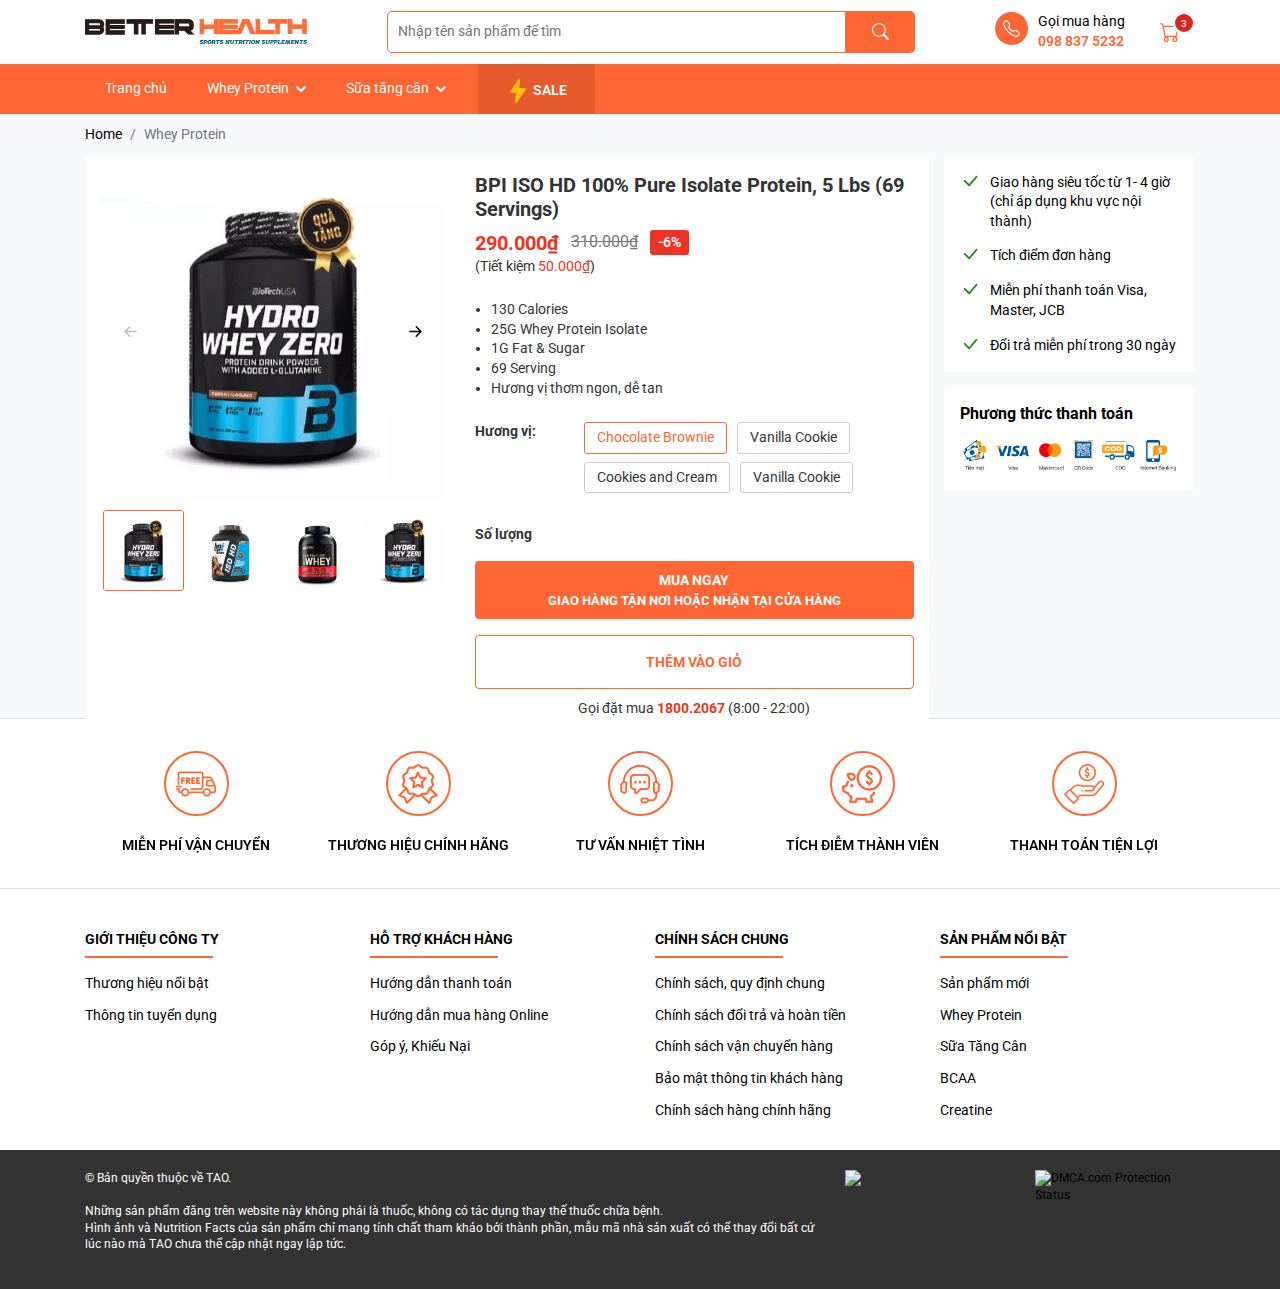
==== gym/details.html @ 20caf11c "cm" ====
<!DOCTYPE html>
<html lang="en">
   <head>
      <meta charset="UTF-8">
      <title>Better Health</title>
      <meta name='keywords' content='' />
      <meta name='description' content='' />
      <meta name="viewport" content="width=device-width, initial-scale=1.0,
         maximum-scale=1.0, user-scalable=no">
      <meta property="og:title" content="">
      <meta property="og:type" content="website">
      <meta property="og:url" content="">
      <meta property="og:site_name" content="">
      <meta property="og:description" content="">
      <link rel="shortcut icon" href="favicon.png" type="image/x-icon" />
      <link rel='stylesheet' href='css/bootstrap.min.css'>
      <link rel="stylesheet" href="css/lightgallery.min.css">
      <link rel="stylesheet" href="css/slick-theme.css">
      <link rel="stylesheet" href="css/slick.css">
      <link rel="stylesheet" href="css/style.css">
   </head>
   <body>
      <div class="header-section">
         <div class="container">
            <div class="box">
               <a class="logo" href="#"><img src="images/logo.png"></a>
               <div class="search-box">
                  <input type="search" id="search" class="search-field" placeholder="Nhập tên sản phẩm để tìm" autocomplete="off" name="search">
                  <button type="submit" id="searchButton" class="btn-search">
                     <svg xmlns="http://www.w3.org/2000/svg"fill="currentColor" class="bi bi-search" viewBox="0 0 16 16">
                        <path d="M11.742 10.344a6.5 6.5 0 1 0-1.397 1.398h-.001c.03.04.062.078.098.115l3.85 3.85a1 1 0 0 0 1.415-1.414l-3.85-3.85a1.007 1.007 0 0 0-.115-.1zM12 6.5a5.5 5.5 0 1 1-11 0 5.5 5.5 0 0 1 11 0z"/>
                     </svg>
                  </button>
               </div>
               <div class="header-right">
                  <div class="phone">
                     <div class="icon">
                        <svg xmlns="http://www.w3.org/2000/svg"fill="currentColor" class="bi bi-telephone" viewBox="0 0 16 16">
                           <path d="M3.654 1.328a.678.678 0 0 0-1.015-.063L1.605 2.3c-.483.484-.661 1.169-.45 1.77a17.568 17.568 0 0 0 4.168 6.608 17.569 17.569 0 0 0 6.608 4.168c.601.211 1.286.033 1.77-.45l1.034-1.034a.678.678 0 0 0-.063-1.015l-2.307-1.794a.678.678 0 0 0-.58-.122l-2.19.547a1.745 1.745 0 0 1-1.657-.459L5.482 8.062a1.745 1.745 0 0 1-.46-1.657l.548-2.19a.678.678 0 0 0-.122-.58L3.654 1.328zM1.884.511a1.745 1.745 0 0 1 2.612.163L6.29 2.98c.329.423.445.974.315 1.494l-.547 2.19a.678.678 0 0 0 .178.643l2.457 2.457a.678.678 0 0 0 .644.178l2.189-.547a1.745 1.745 0 0 1 1.494.315l2.306 1.794c.829.645.905 1.87.163 2.611l-1.034 1.034c-.74.74-1.846 1.065-2.877.702a18.634 18.634 0 0 1-7.01-4.42 18.634 18.634 0 0 1-4.42-7.009c-.362-1.03-.037-2.137.703-2.877L1.885.511z"/>
                        </svg>
                     </div>
                     <div class="content">
                        Gọi mua hàng
                        <span>
                        098 837 5232
                        </span>
                     </div>
                  </div>
                  <div class="box-cart">
                     <svg xmlns="http://www.w3.org/2000/svg"fill="currentColor" class="bi bi-cart" viewBox="0 0 16 16">
                        <path d="M0 1.5A.5.5 0 0 1 .5 1H2a.5.5 0 0 1 .485.379L2.89 3H14.5a.5.5 0 0 1 .491.592l-1.5 8A.5.5 0 0 1 13 12H4a.5.5 0 0 1-.491-.408L2.01 3.607 1.61 2H.5a.5.5 0 0 1-.5-.5zM3.102 4l1.313 7h8.17l1.313-7H3.102zM5 12a2 2 0 1 0 0 4 2 2 0 0 0 0-4zm7 0a2 2 0 1 0 0 4 2 2 0 0 0 0-4zm-7 1a1 1 0 1 1 0 2 1 1 0 0 1 0-2zm7 0a1 1 0 1 1 0 2 1 1 0 0 1 0-2z"/>
                     </svg>
                     <div class="number">
                        3
                     </div>
                  </div>
                  <div class="search-mb">
                     <div class="icon">
                        <svg xmlns="http://www.w3.org/2000/svg"fill="currentColor" class="bi bi-search" viewBox="0 0 16 16">
                           <path d="M11.742 10.344a6.5 6.5 0 1 0-1.397 1.398h-.001c.03.04.062.078.098.115l3.85 3.85a1 1 0 0 0 1.415-1.414l-3.85-3.85a1.007 1.007 0 0 0-.115-.1zM12 6.5a5.5 5.5 0 1 1-11 0 5.5 5.5 0 0 1 11 0z"/>
                        </svg>
                     </div>
                  </div>
               </div>
            </div>
         </div>
         <header>
            <div class="container">
               <nav class="navbar navbar-expand-lg">
                  <div class="collapse navbar-collapse navigation" id="navbarSupportedContent">
                     <ul class="navbar-nav">
                        <li class="nav-item active">
                           <a class="nav-link" href="#">Trang chủ</a>
                        </li>
                        <li class="nav-item dropdown sub_nav">
                           <a class="nav-link dropdown-toggle" href="#" id="navbarDropdown" role="button"
                              data-toggle="dropdown" aria-haspopup="true" aria-expanded="false">
                           Whey Protein
                           <img src="images/arrowmenu.svg" class="ml-1">
                           </a>
                           <ul class="dropdown-menu" aria-labelledby="navbarDropdown">
                              <li><a class="dropdown-item" href="#">Whey Protein Isolate</a></li>
                              <li><a class="dropdown-item" href="#">Hydrolyzed Whey Protein</a></li>
                              <li><a class="dropdown-item" href="#">Whey Protein Blend</a></li>
                           </ul>
                        </li>
                        <li class="nav-item dropdown sub_nav">
                           <a class="nav-link dropdown-toggle" href="#" id="navbarDropdown" role="button"
                              data-toggle="dropdown" aria-haspopup="true" aria-expanded="false">
                           Sữa tăng cân
                           <img src="images/arrowmenu.svg" class="ml-1">
                           </a>
                           <ul class="dropdown-menu" aria-labelledby="navbarDropdown">
                              <li><a class="dropdown-item" href="#">Whey Protein Isolate</a></li>
                              <li><a class="dropdown-item" href="#">Hydrolyzed Whey Protein</a></li>
                              <li><a class="dropdown-item" href="#">Whey Protein Blend</a></li>
                           </ul>
                        </li>
                        <li class="nav-item dropdown sale">
                           <a  class="nav-link" href="#">
                           <img src="images/flash.png">
                           sale
                           </a>
                        </li>
                     </ul>
                  </div>
                  <div class="mask"></div>
               </nav>
            </div>
         </header>
      </div>
      <main class="main-body" style="background-color: #f8f9fa">
         <nav class="breadcrumb-bg">
            <div class="container">
               <ol class="breadcrumb">
                  <li class="breadcrumb-item"><a href="#">Home</a></li>
                  <li class="breadcrumb-item active" aria-current="page">Whey Protein</li>
               </ol>
            </div>
         </nav>
         <div class="container">
            <div class="row ml-sm-0">
               <div class="col-sm-4 bg-white">
                  <div class="sld-wrp">
                     <div id="aniimated-thumbnials" class="slider-for">
                        <a class="slide-container" href="images/p1.jpg">
                           <img src="images/p1.jpg">                          
                        </a>
                        <a class="slide-container" href="images/p2.jpg">
                           <img src="images/p2.jpg">                          
                        </a>
                        <a class="slide-container" href="images/p3.jpg">
                           <img src="images/p3.jpg">                          
                        </a>
                        <a class="slide-container" href="images/p1.jpg">
                           <img src="images/p1.jpg">                          
                        </a>
                        <a class="slide-container" href="images/p2.jpg">
                           <img src="images/p2.jpg">                          
                        </a>
                        <a class="slide-container" href="images/p3.jpg">
                           <img src="images/p3.jpg">                          
                        </a>
                     </div>
                     <div class="slider-nav">
                        <div>
                           <div class="slide-btn">
                              <img src="images/p1.jpg">
                           </div>
                        </div>
                        <div>
                           <div class="slide-btn">
                              <img src="images/p2.jpg">
                           </div>
                        </div>
                        <div>
                           <div class="slide-btn">
                              <img src="images/p3.jpg">
                           </div>
                        </div>
                        <div>
                           <div class="slide-btn">
                              <img src="images/p1.jpg">
                           </div>
                        </div>
                        <div>
                           <div class="slide-btn">
                              <img src="images/p2.jpg">
                           </div>
                        </div>
                        <div>
                           <div class="slide-btn">
                              <img src="images/p3.jpg">
                           </div>
                        </div>
                     </div>

                  </div>
               </div>
               <div class="col-sm-5 bg-white ">
                  <div class="productDetails">
                     <h1 class="mt-3">BPI ISO HD 100% Pure Isolate Protein, 5 Lbs (69 Servings)</h1>
                     <div class="price-box">
                        <span class="price">290.000₫</span>
                        <span class="compare-price">310.000₫</span>
                        <span class="label_product">
                        -6% 
                        </span>
                     </div>
                     <div>
                        (Tiết kiệm <span class="color2">50.000₫</span>)
                     </div>
                     <div class="ml-3 mt-4">
                        <ul>
                           <li>130 Calories</li>
                           <li>25G Whey Protein Isolate</li>
                           <li>1G Fat & Sugar</li>
                           <li>69 Serving</li>
                           <li>Hương vị thơm ngon, dễ tan</li>
                        </ul>
                     </div>
                     <div class="type mt-4">
                        <b class="mr-5 mb-2">Hương vị:</b>
                        <ul>
                           <li>
                              <a href="" class="active">
                              Chocolate Brownie
                              </a>
                           </li>
                           <li class="">
                              <a href="">
                              Vanilla Cookie
                              </a>
                           </li>
                           <li>
                              <a href="">
                              Cookies and Cream
                              </a>
                           </li>
                           <li class="">
                              <a href="">
                              Vanilla Cookie
                              </a>
                           </li>
                        </ul>
                     </div>
                     <div class="type  mt-4">
                        <b class="mr-5">Số lượng</b>
                     </div>
                     <div class="button_actions mt-3">				
                        <button type="submit" class="btn buyPrimary">MUA NGAY<span>Giao hàng tận nơi hoặc nhận tại cửa hàng</span></button>
                        <button type="submit" class="btn buySecond mt-3">THÊM VÀO GIỎ</span></button>
                     </div>
                     <div class="text-center">
                        Gọi đặt mua <b class="color2">1800.2067</b> (8:00 - 22:00) 
                     </div>
                  </div>
               </div>
               <div class="col-sm-3">
                  <ul class="product-policises bg-white p-3">
                     <li>
                        <svg xmlns="http://www.w3.org/2000/svg"fill="currentColor" class="bi bi-check-lg" viewBox="0 0 16 16">
                           <path d="M12.736 3.97a.733.733 0 0 1 1.047 0c.286.289.29.756.01 1.05L7.88 12.01a.733.733 0 0 1-1.065.02L3.217 8.384a.757.757 0 0 1 0-1.06.733.733 0 0 1 1.047 0l3.052 3.093 5.4-6.425a.247.247 0 0 1 .02-.022Z"/>
                         </svg>
                        <div class="media">
                           Giao hàng siêu tốc từ 1- 4 giờ (chỉ áp dụng khu vực nội thành)
                        </div>
                     </li>
                     <li>
                        <svg xmlns="http://www.w3.org/2000/svg"fill="currentColor" class="bi bi-check-lg" viewBox="0 0 16 16">
                           <path d="M12.736 3.97a.733.733 0 0 1 1.047 0c.286.289.29.756.01 1.05L7.88 12.01a.733.733 0 0 1-1.065.02L3.217 8.384a.757.757 0 0 1 0-1.06.733.733 0 0 1 1.047 0l3.052 3.093 5.4-6.425a.247.247 0 0 1 .02-.022Z"/>
                         </svg>
                         <div class="media">Tích điểm đơn hàng</div>
                     </li>
                     <li>
                        <svg xmlns="http://www.w3.org/2000/svg"fill="currentColor" class="bi bi-check-lg" viewBox="0 0 16 16">
                           <path d="M12.736 3.97a.733.733 0 0 1 1.047 0c.286.289.29.756.01 1.05L7.88 12.01a.733.733 0 0 1-1.065.02L3.217 8.384a.757.757 0 0 1 0-1.06.733.733 0 0 1 1.047 0l3.052 3.093 5.4-6.425a.247.247 0 0 1 .02-.022Z"/>
                         </svg>
                         <div class="media">Miễn phí thanh toán Visa, Master, JCB</div>
                     </li>
                     <li>
                        <svg xmlns="http://www.w3.org/2000/svg"fill="currentColor" class="bi bi-check-lg" viewBox="0 0 16 16">
                           <path d="M12.736 3.97a.733.733 0 0 1 1.047 0c.286.289.29.756.01 1.05L7.88 12.01a.733.733 0 0 1-1.065.02L3.217 8.384a.757.757 0 0 1 0-1.06.733.733 0 0 1 1.047 0l3.052 3.093 5.4-6.425a.247.247 0 0 1 .02-.022Z"/>
                         </svg>
                         <div class="media">Đổi trả miễn phí trong 30 ngày</div>
                     </li>
                  </ul>
                  <div class="product-trustbadge bg-white  p-3">
                     <span class="title-menu mt-0">
                        Phương thức thanh toán 
                     </span>
                     <a href="#" target="_blank" title="Phương thức thanh toán">
                        <img class=" img-fluid" src="images/footer_trustbadge.jpg" alt="">
                     </a>
                  </div>
               </div>
            </div>
         </div>
      </main>
      <section class="footer_promotion">
         <div class="container">
            <div class="side_promotion">
               <div class="item">
                  <div class="icon">
                     <img src="images/free-delivery.png">
                  </div>
                  <p>
                     Miễn phí vận chuyển
                  </p>
               </div>
               <div class="item">
                  <div class="icon">
                     <img src="images/badge.png">
                  </div>
                  <p>
                     Thương hiệu chính hãng
                  </p>
               </div>
               <div class="item">
                  <div class="icon">
                     <img src="images/support.png">
                  </div>
                  <p>
                     Tư vấn nhiệt tình
                  </p>
               </div>
               <div class="item">
                  <div class="icon">
                     <img src="images/piggy-bank.png">
                  </div>
                  <p>
                     Tích điễm thành viên
                  </p>
               </div>
               <div class="item">
                  <div class="icon">
                     <img src="images/money.png">
                  </div>
                  <p>
                     Thanh toán tiện lợi
                  </p>
               </div>
            </div>
         </div>
      </section>
      <div class="footer_main">
         <div class="container">
            <div class="row">
               <div class="col-lg-3  col-md-6 col-xs-12">
                  <div class="fi-title">
                     <h4 data-toggle="collapse" href="#collapse1">
                        Giới thiệu công ty
                     </h4>
                     <div  id="collapse1" class="panel-collapse collapse content">
                        <a href="">Thương hiệu nổi bật </a>
                        <a href="">Thông tin tuyển dụng</a>
                     </div>
                  </div>
               </div>
               <div class="col-lg-3  col-md-6 col-xs-12">
                  <div class="fi-title">
                     <h4 data-toggle="collapse" href="#collapse2">
                        HỖ TRỢ KHÁCH HÀNG
                     </h4>
                     <div  id="collapse2" class="panel-collapse collapse content">
                        <a href="">
                        Hướng dẫn thanh toán
                        </a>
                        <a href=""> Hướng dẫn mua hàng Online</a>
                        <a href="">Góp ý, Khiếu Nại</a>
                     </div>
                  </div>
               </div>
               <div class="col-lg-3  col-md-6 col-xs-12">
                  <div class="fi-title">
                     <h4 data-toggle="collapse" href="#collapse3">
                        Chính sách chung
                     </h4>
                     <div  id="collapse3" class="panel-collapse collapse content">
                        <a href="">
                        Chính sách, quy định chung
                        </a>
                        <a href=""> Chính sách đổi trả và hoàn tiền</a>
                        <a href="">Chính sách vận chuyển hàng</a>
                        <a href="">Bảo mật thông tin khách hàng</a>
                        <a href="">
                        Chính sách hàng chính hãng
                        </a>
                     </div>
                  </div>
               </div>
               <div class="col-lg-3  col-md-6 col-xs-12">
                  <div class="fi-title">
                     <h4 data-toggle="collapse" href="#collapse4">
                        Sản phẩm nổi bật
                     </h4>
                     <div  id="collapse4" class="panel-collapse collapse content">
                        <a href="">Sản phẩm mới</a>
                        <a href="">Whey Protein</a>
                        <a href="">Sữa Tăng Cân</a>
                        <a href="">BCAA</a>
                        <a href="">Creatine</a>
                     </div>
                  </div>
               </div>
            </div>
         </div>
      </div>
      <section   class="footer_bottom mt-4">
         <div class="container">
            <div class="row">
               <div class="col-lg-8">
                  <p>
                     © Bản quyền thuộc về TAO.
                  </p>
                  <p>
                     Những sản phẩm đăng trên website này không phải là thuốc, không có tác dụng thay thế thuốc chữa bệnh.<br>
                     Hình ảnh và Nutrition Facts của sản phẩm chỉ mang tính chất tham khảo bởi thành phần, mẫu mã nhà sản xuất có thể thay đổi bất cứ lúc nào mà TAO chưa thể cập nhật ngay lập tức.
                  </p>
               </div>
               <div class="col-lg-4 d-flex">
                  <a href="http://online.gov.vn/Home/WebDetails/85013" title="Bộ công thương" rel="nofollow">
                  <img style="width: 180px; display: block;margin-right: 10px;" src="//bizweb.dktcdn.net/100/011/344/themes/857119/assets/dtb.png?1657098603742">
                  </a>
                  <a href="https://www.dmca.com/Protection/Status.aspx?ID=798ffd2b-9af4-4da8-b0b9-996ad07994bd&amp;refurl=https://gymstore.vn/huong-dan-thanh-toan-tai-gymstore" title="DMCA.com Protection Status" class="dmca-badge" rel="nofollow"> 
                  <img src="https://images.dmca.com/Badges/dmca_protected_25_120.png?ID=798ffd2b-9af4-4da8-b0b9-996ad07994bd" alt="DMCA.com Protection Status">
                  </a>  
               </div>
            </div>
         </div>
      </section>
      <div class="bar_mobi">
         <ul class="">
            <li>
               <a href="">
                  <svg xmlns="http://www.w3.org/2000/svg" width="24" height="24" viewBox="0 0 16 16">
                     <path fill="%239B9B9B" fill-rule="evenodd" d="M6.554 10.493h2.892v3.767c0 .224.191.407.426.407h4.369c.235 0 .426-.183.426-.407V6.51c0-.124-.06-.24-.16-.318l-6.24-4.77c-.156-.118-.378-.118-.533 0l-6.24 4.77c-.102.077-.16.194-.16.318v7.75c0 .224.19.407.425.407h4.369c.235 0 .426-.183.426-.407v-3.767zM8 2.261l5.815 4.444v7.148h-3.517v-3.766c0-.225-.19-.407-.426-.407H6.128c-.235 0-.426.182-.426.407v3.766H2.185V6.705L8 2.261z"></path>
                  </svg>
                  Trang chủ
               </a>
            </li>
            <li>
               <div class="burgerBtn" data-toggle="collapse"
                  data-target="#navbarSupportedContent" aria-controls="navbarSupportedContent" aria-expanded="false"
                  aria-label="Toggle navigation">
                  <svg xmlns="http://www.w3.org/2000/svg" width="24" height="24" viewBox="0 0 512 512">
                     <title>ionicons-v5-i</title>
                     <rect x="48" y="48" width="176" height="176" rx="20" ry="20" style="fill:none;stroke:#7c7c7c;stroke-linecap:round;stroke-linejoin:round;stroke-width:32px"></rect>
                     <rect x="288" y="48" width="176" height="176" rx="20" ry="20" style="fill:none;stroke:#7c7c7c;stroke-linecap:round;stroke-linejoin:round;stroke-width:32px"></rect>
                     <rect x="48" y="288" width="176" height="176" rx="20" ry="20" style="fill:none;stroke:#7c7c7c;stroke-linecap:round;stroke-linejoin:round;stroke-width:32px"></rect>
                     <rect x="288" y="288" width="176" height="176" rx="20" ry="20" style="fill:none;stroke:#7c7c7c;stroke-linecap:round;stroke-linejoin:round;stroke-width:32px"></rect>
                  </svg>
                  Menu
               </div>
            </li>
            <li>
               <a href="">
                  <svg xmlns="http://www.w3.org/2000/svg"fill="currentColor" class="bi bi-cart" viewBox="0 0 16 16">
                     <path d="M0 1.5A.5.5 0 0 1 .5 1H2a.5.5 0 0 1 .485.379L2.89 3H14.5a.5.5 0 0 1 .491.592l-1.5 8A.5.5 0 0 1 13 12H4a.5.5 0 0 1-.491-.408L2.01 3.607 1.61 2H.5a.5.5 0 0 1-.5-.5zM3.102 4l1.313 7h8.17l1.313-7H3.102zM5 12a2 2 0 1 0 0 4 2 2 0 0 0 0-4zm7 0a2 2 0 1 0 0 4 2 2 0 0 0 0-4zm-7 1a1 1 0 1 1 0 2 1 1 0 0 1 0-2zm7 0a1 1 0 1 1 0 2 1 1 0 0 1 0-2z"></path>
                  </svg>
                  Giỏ hàng
               </a>
            </li>
            <li class="sale">
               <a href="">
               <img src="images/hot-sale.png">
               Sale
               </a>
            </li>
         </ul>
      </div>
      <!-- cart -->
      <script src='https://code.jquery.com/jquery-3.4.1.min.js'></script>
      <script src='js/bootstrap.min.js'></script>
      <script src='js/lightgallery-all.min.js'></script>
      <script src='js/jquery.sticky.js'></script>
      <script src='js/slick.js'></script>
      <script src='js/main.js'></script>
   </body>
</html>
---- gym/css/lightgallery.min.css ----
.lg-sub-html,.lg-toolbar{background-color:rgba(0,0,0,.45)}@font-face{font-family:lg;src:url(../fonts/lg.eot?n1z373);src:url(../fonts/lg.eot?#iefixn1z373) format("embedded-opentype"),url(../fonts/lg.woff?n1z373) format("woff"),url(../fonts/lg.ttf?n1z373) format("truetype"),url(../fonts/lg.svg?n1z373#lg) format("svg");font-weight:400;font-style:normal}.lg-icon{font-family:lg;speak:none;font-style:normal;font-weight:400;font-variant:normal;text-transform:none;line-height:1;-webkit-font-smoothing:antialiased;-moz-osx-font-smoothing:grayscale}.lg-actions .lg-next,.lg-actions .lg-prev{background-color:rgba(0,0,0,.45);border-radius:2px;color:#999;cursor:pointer;display:block;font-size:22px;margin-top:-10px;padding:8px 10px 9px;position:absolute;top:50%;z-index:1080;border:none;outline:0}.lg-actions .lg-next.disabled,.lg-actions .lg-prev.disabled{pointer-events:none;opacity:.5}.lg-actions .lg-next:hover,.lg-actions .lg-prev:hover{color:#FFF}.lg-actions .lg-next{right:20px}.lg-actions .lg-next:before{content:"\e095"}.lg-actions .lg-prev{left:20px}.lg-actions .lg-prev:after{content:"\e094"}@-webkit-keyframes lg-right-end{0%,100%{left:0}50%{left:-30px}}@-moz-keyframes lg-right-end{0%,100%{left:0}50%{left:-30px}}@-ms-keyframes lg-right-end{0%,100%{left:0}50%{left:-30px}}@keyframes lg-right-end{0%,100%{left:0}50%{left:-30px}}@-webkit-keyframes lg-left-end{0%,100%{left:0}50%{left:30px}}@-moz-keyframes lg-left-end{0%,100%{left:0}50%{left:30px}}@-ms-keyframes lg-left-end{0%,100%{left:0}50%{left:30px}}@keyframes lg-left-end{0%,100%{left:0}50%{left:30px}}.lg-outer.lg-right-end .lg-object{-webkit-animation:lg-right-end .3s;-o-animation:lg-right-end .3s;animation:lg-right-end .3s;position:relative}.lg-outer.lg-left-end .lg-object{-webkit-animation:lg-left-end .3s;-o-animation:lg-left-end .3s;animation:lg-left-end .3s;position:relative}.lg-toolbar{z-index:1082;left:0;position:absolute;top:0;width:100%}.lg-toolbar .lg-icon{color:#999;cursor:pointer;float:right;font-size:24px;height:47px;line-height:27px;padding:10px 0;text-align:center;width:50px;text-decoration:none!important;outline:0;-webkit-transition:color .2s linear;-o-transition:color .2s linear;transition:color .2s linear}.lg-toolbar .lg-icon:hover{color:#FFF}.lg-toolbar .lg-close:after{content:"\e070"}.lg-toolbar .lg-download:after{content:"\e0f2"}.lg-sub-html{bottom:0;color:#EEE;font-size:16px;left:0;padding:10px 40px;position:fixed;right:0;text-align:center;z-index:1080}.lg-sub-html h4{margin:0;font-size:13px;font-weight:700}.lg-sub-html p{font-size:12px;margin:5px 0 0}#lg-counter{color:#999;display:inline-block;font-size:16px;padding-left:20px;padding-top:12px;vertical-align:middle}.lg-next,.lg-prev,.lg-toolbar{opacity:1;-webkit-transition:-webkit-transform .35s cubic-bezier(0,0,.25,1) 0s,opacity .35s cubic-bezier(0,0,.25,1) 0s,color .2s linear;-moz-transition:-moz-transform .35s cubic-bezier(0,0,.25,1) 0s,opacity .35s cubic-bezier(0,0,.25,1) 0s,color .2s linear;-o-transition:-o-transform .35s cubic-bezier(0,0,.25,1) 0s,opacity .35s cubic-bezier(0,0,.25,1) 0s,color .2s linear;transition:transform .35s cubic-bezier(0,0,.25,1) 0s,opacity .35s cubic-bezier(0,0,.25,1) 0s,color .2s linear}.lg-hide-items .lg-prev{opacity:0;-webkit-transform:translate3d(-10px,0,0);transform:translate3d(-10px,0,0)}.lg-hide-items .lg-next{opacity:0;-webkit-transform:translate3d(10px,0,0);transform:translate3d(10px,0,0)}.lg-hide-items .lg-toolbar{opacity:0;-webkit-transform:translate3d(0,-10px,0);transform:translate3d(0,-10px,0)}body:not(.lg-from-hash) .lg-outer.lg-start-zoom .lg-object{-webkit-transform:scale3d(.5,.5,.5);transform:scale3d(.5,.5,.5);opacity:0;-webkit-transition:-webkit-transform 250ms cubic-bezier(0,0,.25,1) 0s,opacity 250ms cubic-bezier(0,0,.25,1)!important;-moz-transition:-moz-transform 250ms cubic-bezier(0,0,.25,1) 0s,opacity 250ms cubic-bezier(0,0,.25,1)!important;-o-transition:-o-transform 250ms cubic-bezier(0,0,.25,1) 0s,opacity 250ms cubic-bezier(0,0,.25,1)!important;transition:transform 250ms cubic-bezier(0,0,.25,1) 0s,opacity 250ms cubic-bezier(0,0,.25,1)!important;-webkit-transform-origin:50% 50%;-moz-transform-origin:50% 50%;-ms-transform-origin:50% 50%;transform-origin:50% 50%}body:not(.lg-from-hash) .lg-outer.lg-start-zoom .lg-item.lg-complete .lg-object{-webkit-transform:scale3d(1,1,1);transform:scale3d(1,1,1);opacity:1}.lg-outer .lg-thumb-outer{background-color:#0D0A0A;bottom:0;position:absolute;width:100%;z-index:1080;max-height:350px;-webkit-transform:translate3d(0,100%,0);transform:translate3d(0,100%,0);-webkit-transition:-webkit-transform .25s cubic-bezier(0,0,.25,1) 0s;-moz-transition:-moz-transform .25s cubic-bezier(0,0,.25,1) 0s;-o-transition:-o-transform .25s cubic-bezier(0,0,.25,1) 0s;transition:transform .25s cubic-bezier(0,0,.25,1) 0s}.lg-outer .lg-thumb-outer.lg-grab .lg-thumb-item{cursor:-webkit-grab;cursor:-moz-grab;cursor:-o-grab;cursor:-ms-grab;cursor:grab}.lg-outer .lg-thumb-outer.lg-grabbing .lg-thumb-item{cursor:move;cursor:-webkit-grabbing;cursor:-moz-grabbing;cursor:-o-grabbing;cursor:-ms-grabbing;cursor:grabbing}.lg-outer .lg-thumb-outer.lg-dragging .lg-thumb{-webkit-transition-duration:0s!important;transition-duration:0s!important}.lg-outer.lg-thumb-open .lg-thumb-outer{-webkit-transform:translate3d(0,0,0);transform:translate3d(0,0,0)}.lg-outer .lg-thumb{padding:10px 0;height:100%;margin-bottom:-5px}.lg-outer .lg-thumb-item{cursor:pointer;float:left;overflow:hidden;height:100%;border:2px solid #FFF;border-radius:4px;margin-bottom:5px}@media (min-width:1025px){.lg-outer .lg-thumb-item{-webkit-transition:border-color .25s ease;-o-transition:border-color .25s ease;transition:border-color .25s ease}}.lg-outer .lg-thumb-item.active,.lg-outer .lg-thumb-item:hover{border-color:#a90707}.lg-outer .lg-thumb-item img{width:100%;height:100%;object-fit:cover}.lg-outer.lg-has-thumb .lg-item{padding-bottom:120px}.lg-outer.lg-can-toggle .lg-item{padding-bottom:0}.lg-outer.lg-pull-caption-up .lg-sub-html{-webkit-transition:bottom .25s ease;-o-transition:bottom .25s ease;transition:bottom .25s ease}.lg-outer.lg-pull-caption-up.lg-thumb-open .lg-sub-html{bottom:100px}.lg-outer .lg-toogle-thumb{background-color:#0D0A0A;border-radius:2px 2px 0 0;color:#999;cursor:pointer;font-size:24px;height:39px;line-height:27px;padding:5px 0;position:absolute;right:20px;text-align:center;top:-39px;width:50px}.lg-outer .lg-toogle-thumb:hover,.lg-outer.lg-dropdown-active #lg-share{color:#FFF}.lg-outer .lg-toogle-thumb:after{content:"\e1ff"}.lg-outer .lg-video-cont{display:inline-block;vertical-align:middle;max-width:1140px;max-height:100%;width:100%;padding:0 5px}.lg-outer .lg-video{width:100%;height:0;padding-bottom:56.25%;overflow:hidden;position:relative}.lg-outer .lg-video .lg-object{display:inline-block;position:absolute;top:0;left:0;width:100%!important;height:100%!important}.lg-outer .lg-video .lg-video-play{width:84px;height:59px;position:absolute;left:50%;top:50%;margin-left:-42px;margin-top:-30px;z-index:1080;cursor:pointer}.lg-outer .lg-has-iframe .lg-video{-webkit-overflow-scrolling:touch;overflow:auto}.lg-outer .lg-has-vimeo .lg-video-play{background:url(../img/vimeo-play.png) no-repeat}.lg-outer .lg-has-vimeo:hover .lg-video-play{background:url(../img/vimeo-play.png) 0 -58px no-repeat}.lg-outer .lg-has-html5 .lg-video-play{background:url(../img/video-play.png) no-repeat;height:64px;margin-left:-32px;margin-top:-32px;width:64px;opacity:.8}.lg-outer .lg-has-html5:hover .lg-video-play{opacity:1}.lg-outer .lg-has-youtube .lg-video-play{background:url(../img/youtube-play.png) no-repeat}.lg-outer .lg-has-youtube:hover .lg-video-play{background:url(../img/youtube-play.png) 0 -60px no-repeat}.lg-outer .lg-video-object{width:100%!important;height:100%!important;position:absolute;top:0;left:0}.lg-outer .lg-has-video .lg-video-object{visibility:hidden}.lg-outer .lg-has-video.lg-video-playing .lg-object,.lg-outer .lg-has-video.lg-video-playing .lg-video-play{display:none}.lg-outer .lg-has-video.lg-video-playing .lg-video-object{visibility:visible}.lg-progress-bar{background-color:#333;height:5px;left:0;position:absolute;top:0;width:100%;z-index:1083;opacity:0;-webkit-transition:opacity 80ms ease 0s;-moz-transition:opacity 80ms ease 0s;-o-transition:opacity 80ms ease 0s;transition:opacity 80ms ease 0s}.lg-progress-bar .lg-progress{background-color:#a90707;height:5px;width:0}.lg-progress-bar.lg-start .lg-progress{width:100%}.lg-show-autoplay .lg-progress-bar{opacity:1}.lg-autoplay-button:after{content:"\e01d"}.lg-show-autoplay .lg-autoplay-button:after{content:"\e01a"}.lg-outer.lg-css3.lg-zoom-dragging .lg-item.lg-complete.lg-zoomable .lg-image,.lg-outer.lg-css3.lg-zoom-dragging .lg-item.lg-complete.lg-zoomable .lg-img-wrap{-webkit-transition-duration:0s;transition-duration:0s}.lg-outer.lg-use-transition-for-zoom .lg-item.lg-complete.lg-zoomable .lg-img-wrap{-webkit-transition:-webkit-transform .3s cubic-bezier(0,0,.25,1) 0s;-moz-transition:-moz-transform .3s cubic-bezier(0,0,.25,1) 0s;-o-transition:-o-transform .3s cubic-bezier(0,0,.25,1) 0s;transition:transform .3s cubic-bezier(0,0,.25,1) 0s}.lg-outer.lg-use-left-for-zoom .lg-item.lg-complete.lg-zoomable .lg-img-wrap{-webkit-transition:left .3s cubic-bezier(0,0,.25,1) 0s,top .3s cubic-bezier(0,0,.25,1) 0s;-moz-transition:left .3s cubic-bezier(0,0,.25,1) 0s,top .3s cubic-bezier(0,0,.25,1) 0s;-o-transition:left .3s cubic-bezier(0,0,.25,1) 0s,top .3s cubic-bezier(0,0,.25,1) 0s;transition:left .3s cubic-bezier(0,0,.25,1) 0s,top .3s cubic-bezier(0,0,.25,1) 0s}.lg-outer .lg-item.lg-complete.lg-zoomable .lg-img-wrap{-webkit-transform:translate3d(0,0,0);transform:translate3d(0,0,0);-webkit-backface-visibility:hidden;-moz-backface-visibility:hidden;backface-visibility:hidden}.lg-outer .lg-item.lg-complete.lg-zoomable .lg-image{-webkit-transform:scale3d(1,1,1);transform:scale3d(1,1,1);-webkit-transition:-webkit-transform .3s cubic-bezier(0,0,.25,1) 0s,opacity .15s!important;-moz-transition:-moz-transform .3s cubic-bezier(0,0,.25,1) 0s,opacity .15s!important;-o-transition:-o-transform .3s cubic-bezier(0,0,.25,1) 0s,opacity .15s!important;transition:transform .3s cubic-bezier(0,0,.25,1) 0s,opacity .15s!important;-webkit-transform-origin:0 0;-moz-transform-origin:0 0;-ms-transform-origin:0 0;transform-origin:0 0;-webkit-backface-visibility:hidden;-moz-backface-visibility:hidden;backface-visibility:hidden}#lg-zoom-in:after{content:"\e311"}#lg-actual-size{font-size:20px}#lg-actual-size:after{content:"\e033"}#lg-zoom-out{opacity:.5;pointer-events:none}#lg-zoom-out:after{content:"\e312"}.lg-zoomed #lg-zoom-out{opacity:1;pointer-events:auto}.lg-outer .lg-pager-outer{bottom:60px;left:0;position:absolute;right:0;text-align:center;z-index:1080;height:10px}.lg-outer .lg-pager-outer.lg-pager-hover .lg-pager-cont{overflow:visible}.lg-outer .lg-pager-cont{cursor:pointer;display:inline-block;overflow:hidden;position:relative;vertical-align:top;margin:0 5px}.lg-outer .lg-pager-cont:hover .lg-pager-thumb-cont{opacity:1;-webkit-transform:translate3d(0,0,0);transform:translate3d(0,0,0)}.lg-outer .lg-pager-cont.lg-pager-active .lg-pager{box-shadow:0 0 0 2px #fff inset}.lg-outer .lg-pager-thumb-cont{background-color:#fff;color:#FFF;bottom:100%;height:83px;left:0;margin-bottom:20px;margin-left:-60px;opacity:0;padding:5px;position:absolute;width:120px;border-radius:3px;-webkit-transition:opacity .15s ease 0s,-webkit-transform .15s ease 0s;-moz-transition:opacity .15s ease 0s,-moz-transform .15s ease 0s;-o-transition:opacity .15s ease 0s,-o-transform .15s ease 0s;transition:opacity .15s ease 0s,transform .15s ease 0s;-webkit-transform:translate3d(0,5px,0);transform:translate3d(0,5px,0)}.lg-outer .lg-pager-thumb-cont img{width:100%;height:100%}.lg-outer .lg-pager{background-color:rgba(255,255,255,.5);border-radius:50%;box-shadow:0 0 0 8px rgba(255,255,255,.7) inset;display:block;height:12px;-webkit-transition:box-shadow .3s ease 0s;-o-transition:box-shadow .3s ease 0s;transition:box-shadow .3s ease 0s;width:12px}.lg-outer .lg-pager:focus,.lg-outer .lg-pager:hover{box-shadow:0 0 0 8px #fff inset}.lg-outer .lg-caret{border-left:10px solid transparent;border-right:10px solid transparent;border-top:10px dashed;bottom:-10px;display:inline-block;height:0;left:50%;margin-left:-5px;position:absolute;vertical-align:middle;width:0}.lg-fullscreen:after{content:"\e20c"}.lg-fullscreen-on .lg-fullscreen:after{content:"\e20d"}.lg-outer #lg-dropdown-overlay{background-color:rgba(0,0,0,.25);bottom:0;cursor:default;left:0;position:fixed;right:0;top:0;z-index:1081;opacity:0;visibility:hidden;-webkit-transition:visibility 0s linear .18s,opacity .18s linear 0s;-o-transition:visibility 0s linear .18s,opacity .18s linear 0s;transition:visibility 0s linear .18s,opacity .18s linear 0s}.lg-outer.lg-dropdown-active #lg-dropdown-overlay,.lg-outer.lg-dropdown-active .lg-dropdown{-webkit-transition-delay:0s;transition-delay:0s;-moz-transform:translate3d(0,0,0);-o-transform:translate3d(0,0,0);-ms-transform:translate3d(0,0,0);-webkit-transform:translate3d(0,0,0);transform:translate3d(0,0,0);opacity:1;visibility:visible}.lg-outer .lg-dropdown{background-color:#fff;border-radius:2px;font-size:14px;list-style-type:none;margin:0;padding:10px 0;position:absolute;right:0;text-align:left;top:50px;opacity:0;visibility:hidden;-moz-transform:translate3d(0,5px,0);-o-transform:translate3d(0,5px,0);-ms-transform:translate3d(0,5px,0);-webkit-transform:translate3d(0,5px,0);transform:translate3d(0,5px,0);-webkit-transition:-webkit-transform .18s linear 0s,visibility 0s linear .5s,opacity .18s linear 0s;-moz-transition:-moz-transform .18s linear 0s,visibility 0s linear .5s,opacity .18s linear 0s;-o-transition:-o-transform .18s linear 0s,visibility 0s linear .5s,opacity .18s linear 0s;transition:transform .18s linear 0s,visibility 0s linear .5s,opacity .18s linear 0s}.lg-outer .lg-dropdown:after{content:"";display:block;height:0;width:0;position:absolute;border:8px solid transparent;border-bottom-color:#FFF;right:16px;top:-16px}.lg-outer .lg-dropdown>li:last-child{margin-bottom:0}.lg-outer .lg-dropdown>li:hover .lg-icon,.lg-outer .lg-dropdown>li:hover a{color:#333}.lg-outer .lg-dropdown a{color:#333;display:block;white-space:pre;padding:4px 12px;font-family:"Open Sans","Helvetica Neue",Helvetica,Arial,sans-serif;font-size:12px}.lg-outer .lg-dropdown a:hover{background-color:rgba(0,0,0,.07)}.lg-outer .lg-dropdown .lg-dropdown-text{display:inline-block;line-height:1;margin-top:-3px;vertical-align:middle}.lg-outer .lg-dropdown .lg-icon{color:#333;display:inline-block;float:none;font-size:20px;height:auto;line-height:1;margin-right:8px;padding:0;vertical-align:middle;width:auto}.lg-outer,.lg-outer .lg,.lg-outer .lg-inner{width:100%;height:100%}.lg-outer #lg-share{position:relative}.lg-outer #lg-share:after{content:"\e80d"}.lg-outer #lg-share-facebook .lg-icon{color:#3b5998}.lg-outer #lg-share-facebook .lg-icon:after{content:"\e901"}.lg-outer #lg-share-twitter .lg-icon{color:#00aced}.lg-outer #lg-share-twitter .lg-icon:after{content:"\e904"}.lg-outer #lg-share-googleplus .lg-icon{color:#dd4b39}.lg-outer #lg-share-googleplus .lg-icon:after{content:"\e902"}.lg-outer #lg-share-pinterest .lg-icon{color:#cb2027}.lg-outer #lg-share-pinterest .lg-icon:after{content:"\e903"}.lg-group:after{content:"";display:table;clear:both}.lg-outer{position:fixed;top:0;left:0;z-index:1050;text-align:left;opacity:0;-webkit-transition:opacity .15s ease 0s;-o-transition:opacity .15s ease 0s;transition:opacity .15s ease 0s}.lg-outer *{-webkit-box-sizing:border-box;-moz-box-sizing:border-box;box-sizing:border-box}.lg-outer.lg-visible{opacity:1}.lg-outer.lg-css3 .lg-item.lg-current,.lg-outer.lg-css3 .lg-item.lg-next-slide,.lg-outer.lg-css3 .lg-item.lg-prev-slide{-webkit-transition-duration:inherit!important;transition-duration:inherit!important;-webkit-transition-timing-function:inherit!important;transition-timing-function:inherit!important}.lg-outer.lg-css3.lg-dragging .lg-item.lg-current,.lg-outer.lg-css3.lg-dragging .lg-item.lg-next-slide,.lg-outer.lg-css3.lg-dragging .lg-item.lg-prev-slide{-webkit-transition-duration:0s!important;transition-duration:0s!important;opacity:1}.lg-outer.lg-grab img.lg-object{cursor:-webkit-grab;cursor:-moz-grab;cursor:-o-grab;cursor:-ms-grab;cursor:grab}.lg-outer.lg-grabbing img.lg-object{cursor:move;cursor:-webkit-grabbing;cursor:-moz-grabbing;cursor:-o-grabbing;cursor:-ms-grabbing;cursor:grabbing}.lg-outer .lg{position:relative;overflow:hidden;margin-left:auto;margin-right:auto;max-width:100%;max-height:100%}.lg-outer .lg-inner{position:absolute;left:0;top:0;white-space:nowrap}.lg-outer .lg-item{background:url(../img/loading.gif) center center no-repeat;display:none!important}.lg-outer.lg-css .lg-current,.lg-outer.lg-css3 .lg-current,.lg-outer.lg-css3 .lg-next-slide,.lg-outer.lg-css3 .lg-prev-slide{display:inline-block!important}.lg-outer .lg-img-wrap,.lg-outer .lg-item{display:inline-block;text-align:center;position:absolute;width:100%;height:100%}.lg-outer .lg-img-wrap:before,.lg-outer .lg-item:before{content:"";display:inline-block;height:50%;width:1px;margin-right:-1px}.lg-outer .lg-img-wrap{position:absolute;padding:0 5px;left:0;right:0;top:0;bottom:0}.lg-outer .lg-item.lg-complete{background-image:none}.lg-outer .lg-item.lg-current{z-index:1060}.lg-outer .lg-image{display:inline-block;vertical-align:middle;max-width:100%;max-height:100%;width:auto!important;height:auto!important}.lg-outer.lg-show-after-load .lg-item .lg-object,.lg-outer.lg-show-after-load .lg-item .lg-video-play{opacity:0;-webkit-transition:opacity .15s ease 0s;-o-transition:opacity .15s ease 0s;transition:opacity .15s ease 0s}.lg-outer.lg-show-after-load .lg-item.lg-complete .lg-object,.lg-outer.lg-show-after-load .lg-item.lg-complete .lg-video-play{opacity:1}.lg-outer .lg-empty-html,.lg-outer.lg-hide-download #lg-download{display:none}.lg-backdrop{position:fixed;top:0;left:0;right:0;bottom:0;z-index:1040;background-color:#000;opacity:0;-webkit-transition:opacity .15s ease 0s;-o-transition:opacity .15s ease 0s;transition:opacity .15s ease 0s}.lg-backdrop.in{opacity:1}.lg-css3.lg-no-trans .lg-current,.lg-css3.lg-no-trans .lg-next-slide,.lg-css3.lg-no-trans .lg-prev-slide{-webkit-transition:none 0s ease 0s!important;-moz-transition:none 0s ease 0s!important;-o-transition:none 0s ease 0s!important;transition:none 0s ease 0s!important}.lg-css3.lg-use-css3 .lg-item,.lg-css3.lg-use-left .lg-item{-webkit-backface-visibility:hidden;-moz-backface-visibility:hidden;backface-visibility:hidden}.lg-css3.lg-fade .lg-item{opacity:0}.lg-css3.lg-fade .lg-item.lg-current{opacity:1}.lg-css3.lg-fade .lg-item.lg-current,.lg-css3.lg-fade .lg-item.lg-next-slide,.lg-css3.lg-fade .lg-item.lg-prev-slide{-webkit-transition:opacity .1s ease 0s;-moz-transition:opacity .1s ease 0s;-o-transition:opacity .1s ease 0s;transition:opacity .1s ease 0s}.lg-css3.lg-slide.lg-use-css3 .lg-item{opacity:0}.lg-css3.lg-slide.lg-use-css3 .lg-item.lg-prev-slide{-webkit-transform:translate3d(-100%,0,0);transform:translate3d(-100%,0,0)}.lg-css3.lg-slide.lg-use-css3 .lg-item.lg-next-slide{-webkit-transform:translate3d(100%,0,0);transform:translate3d(100%,0,0)}.lg-css3.lg-slide.lg-use-css3 .lg-item.lg-current{-webkit-transform:translate3d(0,0,0);transform:translate3d(0,0,0);opacity:1}.lg-css3.lg-slide.lg-use-css3 .lg-item.lg-current,.lg-css3.lg-slide.lg-use-css3 .lg-item.lg-next-slide,.lg-css3.lg-slide.lg-use-css3 .lg-item.lg-prev-slide{-webkit-transition:-webkit-transform 1s cubic-bezier(0,0,.25,1) 0s,opacity .1s ease 0s;-moz-transition:-moz-transform 1s cubic-bezier(0,0,.25,1) 0s,opacity .1s ease 0s;-o-transition:-o-transform 1s cubic-bezier(0,0,.25,1) 0s,opacity .1s ease 0s;transition:transform 1s cubic-bezier(0,0,.25,1) 0s,opacity .1s ease 0s}.lg-css3.lg-slide.lg-use-left .lg-item{opacity:0;position:absolute;left:0}.lg-css3.lg-slide.lg-use-left .lg-item.lg-prev-slide{left:-100%}.lg-css3.lg-slide.lg-use-left .lg-item.lg-next-slide{left:100%}.lg-css3.lg-slide.lg-use-left .lg-item.lg-current{left:0;opacity:1}.lg-css3.lg-slide.lg-use-left .lg-item.lg-current,.lg-css3.lg-slide.lg-use-left .lg-item.lg-next-slide,.lg-css3.lg-slide.lg-use-left .lg-item.lg-prev-slide{-webkit-transition:left 1s cubic-bezier(0,0,.25,1) 0s,opacity .1s ease 0s;-moz-transition:left 1s cubic-bezier(0,0,.25,1) 0s,opacity .1s ease 0s;-o-transition:left 1s cubic-bezier(0,0,.25,1) 0s,opacity .1s ease 0s;transition:left 1s cubic-bezier(0,0,.25,1) 0s,opacity .1s ease 0s}
---- gym/css/style.css ----
@import url("https://fonts.googleapis.com/css2?family=Roboto:wght@100;300;400;500;700;900&display=swap");
body {
  font-family: "Roboto", sans-serif;
  font-size: 14px;
  color: #000;
  font-weight: 400;
  line-height: 1.4;
  background: #fff;
}

html,
body {
  height: 100%;
}

img {
  max-width: 100%;
}

a {
  color: #000;
  -webkit-transition: all 0.3s;
  transition: all 0.3s;
}

ul {
  margin: 0;
  padding: 0;
}

a:hover {
  text-decoration: none;
  color: #ff6633;
}

:focus {
  outline: none !important;
  -webkit-box-shadow: none !important;
          box-shadow: none !important;
}

svg {
  fill: currentColor;
  width: 17px;
  height: 17px;
}

.slick-dots li {
  background-color: #ccc;
  width: 8px;
  height: 8px;
  border-radius: 50%;
  margin: 0 6px;
  -webkit-transition: all 0.3s;
  transition: all 0.3s;
}

.slick-dots li button::before {
  display: none;
}

.slick-dots .slick-active {
  background-color: #ff6633;
}

.banner {
  display: -ms-grid;
  display: grid;
  -ms-grid-columns: 1fr 0.33fr;
      grid-template-columns: 1fr 0.33fr;
  grid-gap: 10px;
  padding: 10px 0;
}

.banner img {
  -o-object-fit: cover;
     object-fit: cover;
  height: 100%;
  border-radius: 10px;
}

.banner .home-banner-left {
  -ms-grid-row: 1;
      grid-row-start: 1;
  grid-row-end: 4;
  overflow: hidden;
}

.banner .home-banner-left .slick-dots {
  bottom: 8px;
}

.banner .home-banner-left .slick-slider,
.banner .home-banner-left .slick-slider div {
  height: 100%;
}

@media (max-width: 991px) {
  .banner {
    -ms-grid-columns: 1fr;
        grid-template-columns: 1fr;
  }
  .banner .sub_banner {
    display: none;
  }
  .banner img {
    border-radius: 4px;
  }
}

header {
  background-color: #ff6633;
  z-index: 1024;
  -webkit-transition: all 0.3s;
  transition: all 0.3s;
  width: 100%;
  margin-top: 11px;
}

header .logo img {
  -webkit-transition: all 0.3s;
  transition: all 0.3s;
  width: 95px;
}

@media (max-width: 991px) {
  header .logo img {
    width: 65px !important;
  }
}

header .navbar {
  padding: 0;
  -webkit-transition: all 0.3s;
  transition: all 0.3s;
}

@media (max-width: 991px) {
  header .navbar {
    padding: 10px 0;
  }
}

header .navigation li {
  margin: 0 12px;
}

@media (max-width: 1199px) {
  header .navigation li {
    margin: 0;
  }
}

header .navigation li a {
  color: #fff;
  -webkit-transition: all 0.3s;
  transition: all 0.3s;
  padding: 15px 0 11px;
}

header .navigation li a:hover {
  opacity: 0.75;
}

header .navigation li.sale {
  text-transform: uppercase;
  font-weight: 600;
  padding: 0 20px;
  background: rgba(0, 0, 0, 0.1);
}

header .navigation li.sale img {
  width: 24px;
}

header .navigation .sub_nav .dropdown-toggle::after {
  display: none;
}

header .navigation .sub_nav ul {
  padding: 10px 20px;
}

@media (max-width: 991px) {
  header .navigation .sub_nav ul {
    padding-left: 20px;
  }
}

header .navigation .sub_nav ul li {
  margin: 0;
  padding: 6px 0;
}

header .navigation .sub_nav ul li a {
  font-size: 14px;
  padding: 0;
  color: #000;
}

header .navigation .sub_nav ul li a:hover {
  color: #ff6633;
}

header .navigation .sub_nav .dropdown-menu {
  border: none;
  min-width: 240px;
  -webkit-box-shadow: 1px 1px 60px rgba(0, 0, 0, 0.1);
          box-shadow: 1px 1px 60px rgba(0, 0, 0, 0.1);
}

@media (max-width: 991px) {
  header .navigation .sub_nav .dropdown-menu {
    display: block !important;
    background: transparent !important;
    -webkit-box-shadow: none !important;
    box-shadow: none !important;
    border: none !important;
    margin-top: 0 !important;
    min-width: 100%;
  }
}

@media (max-width: 991px) {
  header {
    height: 0;
  }
  header .navigation.collapse:not(.show) {
    visibility: hidden;
    -webkit-transition: all 0.25s;
    transition: all 0.25s;
    opacity: 0;
    display: inherit;
  }
  header .navigation {
    background: #fff;
    width: 320px;
    position: fixed;
    height: 100%;
    left: -100%;
    top: 0;
    padding: 30px;
    -webkit-transition: all 0.2s;
    transition: all 0.2s;
    z-index: 1024;
  }
  header .navigation li.sale {
    display: none;
  }
}

.open {
  display: -webkit-box;
  display: -ms-flexbox;
  display: flex;
  -webkit-box-orient: vertical;
  -webkit-box-direction: normal;
      -ms-flex-direction: column;
          flex-direction: column;
  overflow: hidden;
}

.open .mask {
  pointer-events: auto;
  opacity: 1;
  visibility: visible;
  -webkit-transition: opacity 0.2s, visibility;
  transition: opacity 0.2s, visibility;
}

.open .navigation {
  left: 0;
  overflow-y: auto;
}

.open .navigation li a {
  color: #000;
  font-weight: 500;
  padding-bottom: 0;
}

.header-right {
  display: -webkit-box;
  display: -ms-flexbox;
  display: flex;
}

.header-right .box-cart {
  display: -webkit-box;
  display: -ms-flexbox;
  display: flex;
  -webkit-box-align: center;
      -ms-flex-align: center;
          align-items: center;
  padding: 8px 10px;
  border-radius: 6px;
  text-decoration: none;
  -webkit-box-pack: center;
      -ms-flex-pack: center;
          justify-content: center;
  -webkit-transition: all 0.3s;
  transition: all 0.3s;
  position: relative;
}

.header-right .box-cart .number {
  position: absolute;
  border: 2px solid #fff;
  width: 22px;
  height: 22px;
  border-radius: 50%;
  display: -webkit-box;
  display: -ms-flexbox;
  display: flex;
  -webkit-box-align: center;
  -ms-flex-align: center;
  align-items: center;
  -webkit-box-pack: center;
  -ms-flex-pack: center;
  justify-content: center;
  right: 0;
  top: 0;
  background: #da251d;
  font-size: 10px;
  line-height: 15px;
  color: #fff;
}

.header-right .box-cart svg {
  color: #ff6633;
  margin-right: 5px;
  width: 20px;
  height: 20px;
  -webkit-transition: all 0.3s;
  transition: all 0.3s;
}

.header-right .phone {
  display: -webkit-box;
  display: -ms-flexbox;
  display: flex;
  -webkit-box-orient: horizontal;
  -webkit-box-direction: normal;
      -ms-flex-direction: row;
          flex-direction: row;
  margin-right: 25px;
}

.header-right .phone .content {
  display: -webkit-box;
  display: -ms-flexbox;
  display: flex;
  -webkit-box-orient: vertical;
  -webkit-box-direction: normal;
      -ms-flex-direction: column;
          flex-direction: column;
}

.header-right .phone .content span {
  font-weight: 600;
  color: #ff6633;
}

.header-right .phone .icon {
  min-width: 33px;
  height: 33px;
  background: #ff6633;
  display: -webkit-box;
  display: -ms-flexbox;
  display: flex;
  -webkit-box-pack: center;
      -ms-flex-pack: center;
          justify-content: center;
  -webkit-box-align: center;
      -ms-flex-align: center;
          align-items: center;
  border-radius: 50%;
  margin-right: 10px;
}

.header-right .phone .icon svg {
  color: #fff;
}

.header-right .search-mb {
  display: none;
  -webkit-box-align: center;
      -ms-flex-align: center;
          align-items: center;
  width: 45px;
  height: 40px;
  -webkit-box-pack: center;
      -ms-flex-pack: center;
          justify-content: center;
}

.header-right .search-mb svg {
  color: #fff;
}

@media (max-width: 991px) {
  .header-right .search-mb {
    display: -webkit-box;
    display: -ms-flexbox;
    display: flex;
  }
  .header-right .phone {
    display: none;
  }
  .header-right .box-cart {
    background: transparent !important;
    font-size: 0;
    border: none;
  }
  .header-right .box-cart .number {
    background: #fff;
    color: #ff6633;
    border-color: #ff6633;
  }
  .header-right .box-cart svg {
    color: #fff;
  }
}

.mask {
  position: fixed;
  top: 0;
  left: 0;
  width: 100%;
  height: 100%;
  z-index: 400;
  opacity: 0;
  visibility: hidden;
  pointer-events: auto;
  -webkit-transition: opacity 0.25s, visibility 0.25s;
  transition: opacity 0.25s, visibility 0.25s;
}

.mask::after {
  content: "";
  position: absolute;
  top: 0;
  left: 0;
  width: 100%;
  height: 100%;
  z-index: 400;
  background-color: rgba(0, 0, 0, 0.7);
}

.bar_mobi {
  display: none;
  position: fixed;
  bottom: 0;
  width: 100%;
  left: 0;
  background: #fff;
  padding: 5px 0;
  z-index: 1;
  -webkit-box-shadow: 0px 0px 4px #ccc;
          box-shadow: 0px 0px 4px #ccc;
}

.bar_mobi ul {
  display: -ms-grid;
  display: grid;
  -ms-grid-columns: (1fr)[4];
      grid-template-columns: repeat(4, 1fr);
  width: 100%;
}

.bar_mobi ul li {
  display: -webkit-box;
  display: -ms-flexbox;
  display: flex;
  -webkit-box-orient: vertical;
  -webkit-box-direction: normal;
      -ms-flex-direction: column;
          flex-direction: column;
  -webkit-box-pack: center;
      -ms-flex-pack: center;
          justify-content: center;
  -webkit-box-align: center;
      -ms-flex-align: center;
          align-items: center;
  color: #404040;
}

.bar_mobi ul li svg {
  width: 22px;
  height: 22px;
}

.bar_mobi ul li a {
  display: -webkit-box;
  display: -ms-flexbox;
  display: flex;
  -webkit-box-orient: vertical;
  -webkit-box-direction: normal;
      -ms-flex-direction: column;
          flex-direction: column;
  -webkit-box-pack: center;
      -ms-flex-pack: center;
          justify-content: center;
  -webkit-box-align: center;
      -ms-flex-align: center;
          align-items: center;
  color: #404040;
}

.bar_mobi ul li.sale {
  font-weight: 600;
  text-transform: uppercase;
}

.bar_mobi ul li.sale a {
  color: #ff6633;
}

.bar_mobi ul li.sale a img {
  width: 22px;
}

@media (max-width: 991px) {
  .bar_mobi {
    display: block !important;
  }
}

.header-section {
  padding: 11px 0 0;
  position: fixed;
  top: 0;
  width: 100%;
  z-index: 1024;
  background: #fff;
}

.header-section .box {
  display: -webkit-box;
  display: -ms-flexbox;
  display: flex;
  -webkit-box-align: center;
      -ms-flex-align: center;
          align-items: center;
  width: 100%;
}

.header-section .logo {
  max-width: 222px;
}

.header-section .search-box {
  display: -webkit-box;
  display: -ms-flexbox;
  display: flex;
  -webkit-box-flex: 1;
      -ms-flex: 1;
          flex: 1;
  position: relative;
  margin: 0 5rem;
}

.header-section .search-box input {
  width: 100%;
  border: none;
  border-radius: 5px 0 0 5px;
  border: 1px solid #ff6633;
  padding: 10px;
}

.header-section .search-box .btn-search {
  width: 80px;
  border-radius: 0 5px 5px 0;
  background: #ff6633;
  padding: 0;
  line-height: 40px;
  right: 7px;
  top: 5px;
  border: none;
  display: -webkit-box;
  display: -ms-flexbox;
  display: flex;
  -webkit-box-align: center;
      -ms-flex-align: center;
          align-items: center;
  -webkit-box-pack: center;
      -ms-flex-pack: center;
          justify-content: center;
  color: #fff;
}

@media (max-width: 991px) {
  .header-section {
    background-color: #ff6633;
    position: fixed;
    width: 100%;
    top: 0;
    left: 0;
    z-index: 2;
    height: 55px;
    padding: 0;
  }
  .header-section .container {
    display: -webkit-box;
    display: -ms-flexbox;
    display: flex;
    -webkit-box-align: center;
        -ms-flex-align: center;
            align-items: center;
    height: 100%;
  }
  .header-section .box {
    -webkit-box-orient: vertical;
    -webkit-box-direction: normal;
        -ms-flex-direction: column;
            flex-direction: column;
    position: relative;
    -webkit-box-pack: start;
        -ms-flex-pack: start;
            justify-content: flex-start;
    -webkit-box-align: start;
        -ms-flex-align: start;
            align-items: flex-start;
  }
  .header-section .header-right {
    position: absolute;
    right: -8px;
    top: -7px;
  }
  .header-section .logo img {
    max-height: 20px;
    -webkit-filter: brightness(0) invert(1);
            filter: brightness(0) invert(1);
    width: auto;
  }
  .header-section .search-box {
    width: 100%;
    position: absolute !important;
    top: -15px;
    left: 0;
    margin: 0 !important;
    visibility: hidden;
    padding: 8px 0;
    padding-right: 45px;
  }
  .header-section .search-box input {
    border: none;
    background: #fff;
  }
  .header-section .search-box .btn-search {
    background: #fff !important;
    border-radius: 5px 0 0 5px;
    width: 40px;
  }
  .header-section .search-box .btn-search svg {
    color: #ff6633;
  }
}

.openSearch {
  overflow: hidden;
}

.openSearch .search-box {
  visibility: visible;
  background: #ff6633;
  z-index: 3;
  -webkit-box-orient: horizontal;
  -webkit-box-direction: reverse;
      -ms-flex-direction: row-reverse;
          flex-direction: row-reverse;
  height: 55px;
}

.openSearch .search-box input {
  border-radius: 0 5px 5px 0;
}

.openSearch .header-right .search-mb {
  background: #ff6633;
  position: relative;
  z-index: 4;
}

.openSearch .header-right .search-mb svg {
  display: none;
}

.openSearch .header-right .search-mb:before {
  content: "";
  display: block;
  position: absolute;
  height: 2px;
  left: 13px;
  background: #fff;
  top: 19px;
  -webkit-transition: all 0.3s ease-in;
  transition: all 0.3s ease-in;
  -webkit-transform: rotate(45deg);
          transform: rotate(45deg);
  width: 20px;
}

.openSearch .header-right .search-mb:after {
  content: "";
  display: block;
  height: 2px;
  width: 20px;
  left: 0;
  background: #fff;
  -webkit-transition: all 0.3s ease-in;
  transition: all 0.3s ease-in;
  -webkit-transform: rotate(135deg);
          transform: rotate(135deg);
  bottom: 7px;
}

.main-body {
  margin-top: 113px;
}

@media (max-width: 991px) {
  .main-body {
    margin-top: 55px;
  }
}

.footer_main .fi-title {
  margin-top: 10px;
}

.footer_main .fi-title .collapse:not(.show) {
  display: block;
}

.footer_main .fi-title h4 {
  margin: 0px 0 10px;
  font-size: 14px;
  line-height: 1.25;
  text-transform: uppercase;
  font-weight: bold;
  width: 100%;
  position: relative;
}

.footer_main .fi-title h4::after {
  content: "";
  width: 50%;
  border-top: 2px solid #ff6633;
  display: block;
  margin-top: 8px;
}

.footer_main .fi-title .content a {
  display: block;
  padding: 6px 0;
}

@media (max-width: 991px) {
  .footer_main h4 {
    background: #000000;
    color: #fff;
    padding: 10px;
    border-top-right-radius: 20px;
    border-bottom-right-radius: 20px;
    margin: 0px 0 10px;
    display: -webkit-box;
    display: -ms-flexbox;
    display: flex;
    -webkit-box-pack: justify;
        -ms-flex-pack: justify;
            justify-content: space-between;
    -webkit-box-align: center;
        -ms-flex-align: center;
            align-items: center;
  }
  .footer_main h4::after {
    background: url("../images/arrowmenu.svg") center;
    content: "";
    border: none !important;
    margin: 0 !important;
    width: 20px !important;
    height: 20px;
    background-repeat: no-repeat;
  }
  .footer_main .fi-title .collapse:not(.show) {
    display: none;
  }
}

.footer_bottom {
  background: #333;
  padding: 20px 0;
  font-size: 12px;
  color: #fff;
}

@media (max-width: 991px) {
  .footer_bottom {
    padding-bottom: 75px;
  }
}

.footer_promotion {
  padding: 2rem 0;
  margin: 0 0 2rem;
  border-bottom: 1px solid #ddd;
  border-top: 1px solid #ddd;
  margin-top: -1px;
}

.footer_promotion .item {
  display: -webkit-box;
  display: -ms-flexbox;
  display: flex;
  -webkit-box-orient: vertical;
  -webkit-box-direction: normal;
      -ms-flex-direction: column;
          flex-direction: column;
  -webkit-box-align: center;
      -ms-flex-align: center;
          align-items: center;
  -webkit-box-pack: center;
      -ms-flex-pack: center;
          justify-content: center;
  text-align: center;
}

.footer_promotion .item .icon {
  width: 65px;
  height: 65px;
  border: 2px solid #ff6633;
  border-radius: 100%;
  display: -webkit-inline-box;
  display: -ms-inline-flexbox;
  display: inline-flex;
  -webkit-box-pack: center;
      -ms-flex-pack: center;
          justify-content: center;
  -webkit-box-align: center;
      -ms-flex-align: center;
          align-items: center;
  margin-bottom: 20px;
}

.footer_promotion .item .icon img {
  width: 40px;
}

.footer_promotion .item p {
  text-transform: uppercase;
  font-weight: 600;
  margin-bottom: 0;
}

.footer_promotion .slick-dots li {
  background-color: #ccc;
  width: 8px;
  height: 8px;
  border-radius: 50%;
  margin: 0 6px;
  -webkit-transition: all 0.3s;
  transition: all 0.3s;
}

.footer_promotion .slick-dots li button::before {
  display: none;
}

.footer_promotion .slick-dots .slick-active {
  background-color: #ff6633;
}

@media (max-width: 991px) {
  .footer_promotion {
    padding: 1.5rem 0;
    margin-bottom: 1.5rem;
  }
}

.section_flashsale {
  background: #fed200;
  background: -webkit-gradient(linear, left bottom, left top, from(#fed200), to(#fc3c0b));
  background: linear-gradient(0deg, #fed200 0%, #fc3c0b 100%);
  padding: 10px 10px 4px;
  border-radius: 10px;
}

.section_flashsale h1 {
  font-size: 20px;
  font-weight: 600;
  margin: 0px;
  line-height: 1.2;
  color: #fff;
  text-transform: uppercase;
  margin: 10px 0;
}

.section_flashsale .one-row {
  display: -webkit-box;
  display: -ms-flexbox;
  display: flex;
  margin-left: -5px;
  margin-right: -5px;
  -ms-flex-wrap: wrap;
      flex-wrap: wrap;
}

.section_flashsale .one-row .flashsale__item {
  max-width: 20%;
  -webkit-box-flex: 0;
      -ms-flex: 0 0 20%;
          flex: 0 0 20%;
  padding: 5px;
  word-wrap: break-word;
}

@media (max-width: 991px) {
  .section_flashsale {
    margin-bottom: 1.5rem;
  }
  .section_flashsale .one-row {
    overflow: auto;
    scrollbar-width: none;
    display: -webkit-box;
    display: -ms-flexbox;
    display: flex;
    -ms-flex-wrap: nowrap;
        flex-wrap: nowrap;
  }
  .section_flashsale .one-row::-webkit-scrollbar {
    display: none;
  }
  .section_flashsale .one-row .flashsale__item {
    -webkit-box-flex: 0;
        -ms-flex: 0 0 46.333%;
            flex: 0 0 46.333%;
    max-width: 46.333%;
  }
}

.product-row {
  padding-left: 15px;
  padding-right: 15px;
}

.product-col {
  border: 1px solid #eee;
  max-width: 20%;
  -webkit-box-flex: 0;
      -ms-flex: 0 0 20%;
          flex: 0 0 20%;
}

@media (max-width: 991px) {
  .product-col {
    -webkit-box-flex: 0;
        -ms-flex: 0 33.33%;
            flex: 0 33.33%;
    max-width: 33.33%;
  }
}

@media (max-width: 768px) {
  .product-col {
    -webkit-box-flex: 0;
        -ms-flex: 0 0 50%;
            flex: 0 0 50%;
    max-width: 50%;
  }
}

.item_product_main {
  background: #fff;
  padding: 10px;
  border-radius: 10px;
}

.item_product_main .thumbnail {
  padding: 8px;
  overflow: hidden;
  display: -webkit-box;
  display: -ms-flexbox;
  display: flex;
}

.item_product_main .thumbnail img {
  position: relative;
  top: 0;
  -webkit-transition: all 0.3s;
  transition: all 0.3s;
}

.item_product_main .rate {
  display: -webkit-box;
  display: -ms-flexbox;
  display: flex;
}

.item_product_main .rate span {
  margin-right: 3px;
}

.item_product_main .rate svg {
  color: #ffbe00;
  width: 14px;
  height: 14px;
}

.item_product_main .title {
  margin-bottom: 6px;
  display: -webkit-box;
  -webkit-line-clamp: 2;
  -webkit-box-orient: vertical;
  white-space: initial;
  overflow: hidden;
  margin: 0 0 5px;
  font-size: 14px;
  font-weight: normal;
  line-height: 1.4;
}

.item_product_main .title:hover {
  color: #ff6633;
}

.item_product_main:hover .thumbnail img {
  top: -15px;
}

.heading-bar__title {
  font-size: 20px;
  font-weight: 600;
  margin: 0px;
  line-height: 1.2;
  border-bottom: 2px solid #ff6633;
  padding-bottom: 7px;
  text-transform: uppercase;
}

.heading-bar__title .icon-filter {
  font-size: 13px;
  font-weight: 500;
  text-transform: lowercase;
  -webkit-box-align: center;
      -ms-flex-align: center;
          align-items: center;
  padding: 5px 12px;
  display: none;
}

.heading-bar__title .icon-filter svg {
  margin-right: 5px;
}

@media (max-width: 991px) {
  .heading-bar__title .icon-filter {
    display: -webkit-box;
    display: -ms-flexbox;
    display: flex;
  }
}

.price-box {
  margin-top: 8px;
}

.price-box .price {
  font-size: 14px;
  display: block;
  color: #ed3324;
  font-weight: 600;
}

.price-box .compare-price {
  color: #777;
  text-decoration: line-through;
  font-size: 13px;
  display: inline-block;
  margin-right: 3px;
}

.price-box .label_product {
  padding: 1px 5px !important;
  font-size: 12px;
  color: #fff;
  background: #ed3324;
  border-radius: 3px;
  font-weight: 600;
}

.btn-main {
  border-radius: 20px;
  padding: 7px 20px;
  border: 1px solid #ff6633;
  color: #ff6633;
  -webkit-transition: all 0.3s;
  transition: all 0.3s;
}

.btn-main:hover {
  background: #ff6633;
  color: #fff;
}

.btn-main svg {
  width: 22px;
  height: 22px;
}

.burgerBtn {
  display: -webkit-box;
  display: -ms-flexbox;
  display: flex;
  -webkit-box-orient: vertical;
  -webkit-box-direction: normal;
      -ms-flex-direction: column;
          flex-direction: column;
  -webkit-box-pack: center;
      -ms-flex-pack: center;
          justify-content: center;
  -webkit-box-align: center;
      -ms-flex-align: center;
          align-items: center;
}

.tabs-title {
  display: inline-block;
  width: 100%;
  margin-top: 15px;
  overflow: auto;
  white-space: nowrap;
  text-align: right;
  padding-bottom: 15px;
  scrollbar-width: none;
}

.tabs-title::-webkit-scrollbar {
  display: none;
}

.tabs-title a {
  display: inline-block;
  -webkit-box-pack: center;
      -ms-flex-pack: center;
          justify-content: center;
  -webkit-box-align: center;
      -ms-flex-align: center;
          align-items: center;
  cursor: pointer;
  border-radius: 20px;
  padding: 6px 16px;
  -webkit-transition: all 0.3s;
  transition: all 0.3s;
  margin-left: 10px;
  font-size: 13px;
  -webkit-box-shadow: 0 0.125rem 0.25rem rgba(0, 0, 0, 0.08) !important;
          box-shadow: 0 0.125rem 0.25rem rgba(0, 0, 0, 0.08) !important;
  white-space: nowrap;
}

.tabs-title a:hover, .tabs-title a.active {
  background: #ff6633;
  color: #fff;
}

.news {
  background-color: #f8f9fa;
  position: relative;
  z-index: 1;
}

.news h2 {
  text-transform: uppercase;
  font-size: 20px;
  margin-bottom: 1.5rem;
  font-weight: 600;
}

.news .news-box {
  display: -ms-grid;
  display: grid;
  -ms-grid-columns: 190px 1fr;
      grid-template-columns: 190px 1fr;
  grid-gap: 20px;
  margin-bottom: 20px;
}

@media (max-width: 768px) {
  .news .news-box {
    -ms-grid-columns: 130px 1fr;
        grid-template-columns: 130px 1fr;
    grid-gap: 15px;
  }
}

.news .news-box img {
  border-radius: 10px;
}

.news .content .title {
  font-weight: 600;
  font-size: 15px;
}

.news .content .time {
  font-size: 12px;
  color: #6c757d;
}

.news .content .lead {
  font-size: 14px;
  line-height: 1.3;
  margin-top: 0.3rem;
  margin-bottom: 0px;
  font-weight: normal;
  word-break: break-word;
  color: #8f8f8f;
}

.product-list-row {
  margin: 0;
}

.product-list-row .product-col {
  -webkit-box-flex: 0;
      -ms-flex: 0 25%;
          flex: 0 25%;
  max-width: 25%;
}

@media (max-width: 991px) {
  .product-list-row .product-col {
    -webkit-box-flex: 0;
        -ms-flex: 0 50%;
            flex: 0 50%;
    max-width: 50%;
  }
}

.filter .title {
  font-size: 1rem;
  text-transform: uppercase;
  font-weight: 400;
  margin: 0 0 20px;
}

@media (max-width: 991px) {
  .filter {
    background: #fff;
    width: 320px;
    position: fixed;
    height: 100%;
    right: -100%;
    top: 0;
    padding: 30px;
    -webkit-transition: all 0.2s;
    transition: all 0.2s;
    z-index: 1024;
  }
}

.openFilter .filter {
  right: 0;
  overflow-y: auto;
}

.sort-by {
  position: relative;
  display: -webkit-box;
  display: -ms-flexbox;
  display: flex;
  -webkit-box-orient: horizontal;
  -webkit-box-direction: normal;
      -ms-flex-direction: row;
          flex-direction: row;
  margin: 10px 0;
}

.sort-by .small {
  display: -webkit-box;
  display: -ms-flexbox;
  display: flex;
  -webkit-box-align: center;
      -ms-flex-align: center;
          align-items: center;
  font-size: 13px;
  margin-right: 5px;
}

.sort-by .tabs-title {
  margin: 0;
  text-align: left;
  width: auto;
  padding: 0;
  -webkit-box-flex: 1;
      -ms-flex: 1;
          flex: 1;
}

.sort-by .tabs-title a {
  margin-left: 0;
  margin-right: 0;
  -webkit-box-shadow: none !important;
          box-shadow: none !important;
  font-size: 14px;
  color: #898989;
  padding: 6px 10px;
}

.sort-by .tabs-title a.active, .sort-by .tabs-title a:hover {
  background: #fff;
  color: #ff6633;
}

@media (max-width: 991px) {
  .sort-by .tabs-title a {
    font-size: 13px;
  }
}

.openFilter .mask {
  pointer-events: auto;
  opacity: 1;
  visibility: visible;
  -webkit-transition: opacity 0.2s, visibility;
  transition: opacity 0.2s, visibility;
}

.custom-checkbox .form-group {
  display: block;
  margin-bottom: 15px;
}

.custom-checkbox .form-group input {
  padding: 0;
  height: initial;
  width: initial;
  margin-bottom: 0;
  display: none;
  cursor: pointer;
}

.custom-checkbox .form-group label {
  position: relative;
  cursor: pointer;
  margin-bottom: 0;
  display: -webkit-box;
  display: -ms-flexbox;
  display: flex;
  -webkit-box-align: center;
      -ms-flex-align: center;
          align-items: center;
}

.custom-checkbox .form-group label:before {
  content: "";
  -webkit-appearance: none;
  background-color: transparent;
  border: 1px solid #cad1d7;
  width: 20px;
  height: 20px;
  display: inline-block;
  position: relative;
  vertical-align: middle;
  cursor: pointer;
  margin-right: 7px;
  border-radius: 3px;
}

.custom-checkbox .form-group input:checked + label:before {
  background: #ff6633;
  border: none;
}

.custom-checkbox .form-group input:checked + label:after {
  content: "";
  display: block;
  position: absolute;
  top: 4px;
  left: 8px;
  width: 5px;
  height: 10px;
  border: solid #fff;
  border-width: 0 2px 2px 0;
  -webkit-transform: rotate(45deg);
          transform: rotate(45deg);
}

.read-more-content {
  display: none;
}

.show-more {
  display: -webkit-box;
  display: -ms-flexbox;
  display: flex;
  -webkit-box-align: center;
      -ms-flex-align: center;
          align-items: center;
  font-size: 13px;
  color: #898989;
}

.breadcrumb-bg {
  background: #f8f9fa;
  padding: 0;
  margin: 0;
}

.breadcrumb-bg .breadcrumb {
  background: transparent;
  padding-left: 0;
  margin-bottom: 0;
}

.pagination {
  -webkit-box-pack: center;
      -ms-flex-pack: center;
          justify-content: center;
}

.pagination .page-link {
  border: none;
  color: #8898aa;
  -webkit-transition: all 0.3s;
  transition: all 0.3s;
  width: 34px;
  height: 34px;
  text-align: center;
  -webkit-box-pack: center;
      -ms-flex-pack: center;
          justify-content: center;
  display: -webkit-box;
  display: -ms-flexbox;
  display: flex;
  -webkit-box-align: center;
      -ms-flex-align: center;
          align-items: center;
  border-radius: 50% !important;
  border: 1px solid #ddd;
  margin: 0 4px;
  padding: 0;
}

.pagination .page-link svg {
  width: 20px;
  height: 20px;
}

.pagination .page-link:hover {
  color: #fff;
  background: #ff6633;
  border: none;
}

.pagination .page-item.active .page-link {
  color: #fff;
  background: #ff6633;
  border: none;
}

.color2 {
  color: #ed3324;
}

.productDetails {
  color: #333;
}

.productDetails h1 {
  font-weight: 700;
  font-size: 20px;
}

.productDetails .price-box {
  display: -webkit-box;
  display: -ms-flexbox;
  display: flex;
  -webkit-box-align: center;
      -ms-flex-align: center;
          align-items: center;
}

.productDetails .price-box .compare-price {
  font-size: 16px;
  margin: 0 12px;
}

.productDetails .price-box .label_product {
  font-size: 14px;
  padding: 3px 8px !important;
}

.productDetails .price {
  font-size: 20px;
  font-weight: 700;
}

.productDetails .type {
  display: -webkit-box;
  display: -ms-flexbox;
  display: flex;
}

@media (max-width: 767px) {
  .productDetails .type {
    -webkit-box-orient: vertical;
    -webkit-box-direction: normal;
        -ms-flex-direction: column;
            flex-direction: column;
    -webkit-box-align: start;
        -ms-flex-align: start;
            align-items: flex-start;
  }
}

.productDetails .type ul {
  padding: 0;
  margin: 0;
  width: 100%;
  display: -webkit-box;
  display: -ms-flexbox;
  display: flex;
  -webkit-box-flex: 1;
      -ms-flex: 1;
          flex: 1;
  -ms-flex-wrap: wrap;
      flex-wrap: wrap;
}

.productDetails .type ul li {
  text-align: center;
  -webkit-box-pack: center;
      -ms-flex-pack: center;
          justify-content: center;
  -webkit-transition: all 0.3s;
  transition: all 0.3s;
  list-style: none;
  display: -webkit-box;
  display: -ms-flexbox;
  display: flex;
  -webkit-box-align: center;
      -ms-flex-align: center;
          align-items: center;
  margin: 0px 10px 8px 0px;
}

.productDetails .type ul li a {
  display: block;
  width: 100%;
  padding: 5px 12px;
  color: #333;
  border-radius: 3px;
  border: 1px solid #ccc;
}

.productDetails .type ul li a.active, .productDetails .type ul li a:hover {
  border-color: #ff6633;
  color: #ff6633;
}

.button_actions {
  display: -webkit-box;
  display: -ms-flexbox;
  display: flex;
  margin-bottom: 10px;
  -webkit-box-orient: vertical;
  -webkit-box-direction: normal;
      -ms-flex-direction: column;
          flex-direction: column;
}

.buySecond {
  -webkit-transition: all 0.3s ease;
  transition: all 0.3s ease;
  font-weight: 700;
  display: -webkit-box;
  display: -ms-flexbox;
  display: flex;
  -webkit-box-orient: vertical;
  -webkit-box-direction: normal;
      -ms-flex-direction: column;
          flex-direction: column;
  -webkit-box-pack: center;
      -ms-flex-pack: center;
          justify-content: center;
  -webkit-box-align: center;
      -ms-flex-align: center;
          align-items: center;
  font-size: 14px;
  padding: 8px 10px;
  min-height: 54px;
  text-transform: uppercase;
  -webkit-box-flex: 1;
      -ms-flex: 1;
          flex: 1;
  color: #ff6633;
  border: 1px solid #ff6633;
  background-color: transparent;
}

.buySecond:hover {
  background-color: #ff6633;
  color: #fff;
}

.buyPrimary {
  -webkit-transition: all 0.3s ease;
  transition: all 0.3s ease;
  font-weight: 700;
  display: -webkit-box;
  display: -ms-flexbox;
  display: flex;
  -webkit-box-orient: vertical;
  -webkit-box-direction: normal;
      -ms-flex-direction: column;
          flex-direction: column;
  -webkit-box-pack: center;
      -ms-flex-pack: center;
          justify-content: center;
  -webkit-box-align: center;
      -ms-flex-align: center;
          align-items: center;
  font-size: 14px;
  padding: 8px 10px;
  text-transform: uppercase;
  -webkit-box-flex: 1;
      -ms-flex: 1;
          flex: 1;
  color: #fff !important;
  min-height: 54px;
  background-color: #ff6633;
}

.buyPrimary span {
  font-size: 13px;
}

.buyPrimary:hover {
  opacity: 0.8;
}

.product-policises {
  font-size: 14px;
  display: -webkit-box;
  display: -ms-flexbox;
  display: flex;
  -webkit-box-orient: vertical;
  -webkit-box-direction: normal;
      -ms-flex-direction: column;
          flex-direction: column;
  border-radius: 3px;
}

.product-policises li {
  display: -webkit-box;
  display: -ms-flexbox;
  display: flex;
  -webkit-box-align: start;
      -ms-flex-align: start;
          align-items: flex-start;
  margin-top: 15px;
}

.product-policises li:first-child {
  margin-top: 0;
}

.product-policises li svg {
  color: forestgreen;
  height: 20px;
  width: 20px;
  position: relative;
  top: -2px;
}

.product-policises li .media {
  -webkit-box-flex: 1;
      -ms-flex: 1;
          flex: 1;
  margin-left: 10px;
}

.product-trustbadge {
  margin-top: 15px;
  padding-top: 15px;
  border-radius: 3px;
}

.product-trustbadge .title-menu {
  margin: 0px 0px 10px;
  margin-top: 0px;
  font-weight: bold;
  font-stretch: normal;
  display: -webkit-box;
  display: -ms-flexbox;
  display: flex;
  -webkit-box-pack: justify;
      -ms-flex-pack: justify;
          justify-content: space-between;
  -webkit-box-align: center;
      -ms-flex-align: center;
          align-items: center;
  font-size: 16px;
}

.slider-nav .slick-current img {
  border: 1px solid #ff6633;
  border-radius: 3px;
}

.slider-nav .slide-btn {
  -webkit-transition: all 0.3s;
  transition: all 0.3s;
  padding: 3px;
}

.slick-arrow {
  background: rgba(255, 255, 255, 0.45) !important;
  width: 40px;
  height: 40px;
  z-index: 1;
  -webkit-transition: all 0.3s;
  transition: all 0.3s;
  display: -webkit-box;
  display: -ms-flexbox;
  display: flex;
  -webkit-box-align: center;
      -ms-flex-align: center;
          align-items: center;
  -webkit-box-pack: center;
      -ms-flex-pack: center;
          justify-content: center;
}

.slick-arrow:hover {
  opacity: 0.75;
}

.slick-next {
  right: 10px;
}

.slick-next::before {
  background: url("../images/arrow-r.svg");
  width: 25px;
  height: 25px;
  content: "";
  display: block;
  background-size: 100%;
  opacity: 1;
}

.slick-prev {
  left: 10px;
}

.slick-prev::before {
  background: url("../images/arrow-r.svg");
  width: 25px;
  height: 25px;
  content: "";
  display: block;
  -webkit-transform: rotate(180deg);
  transform: rotate(180deg);
  background-size: 100%;
  opacity: 1;
}
/*# sourceMappingURL=style.css.map */
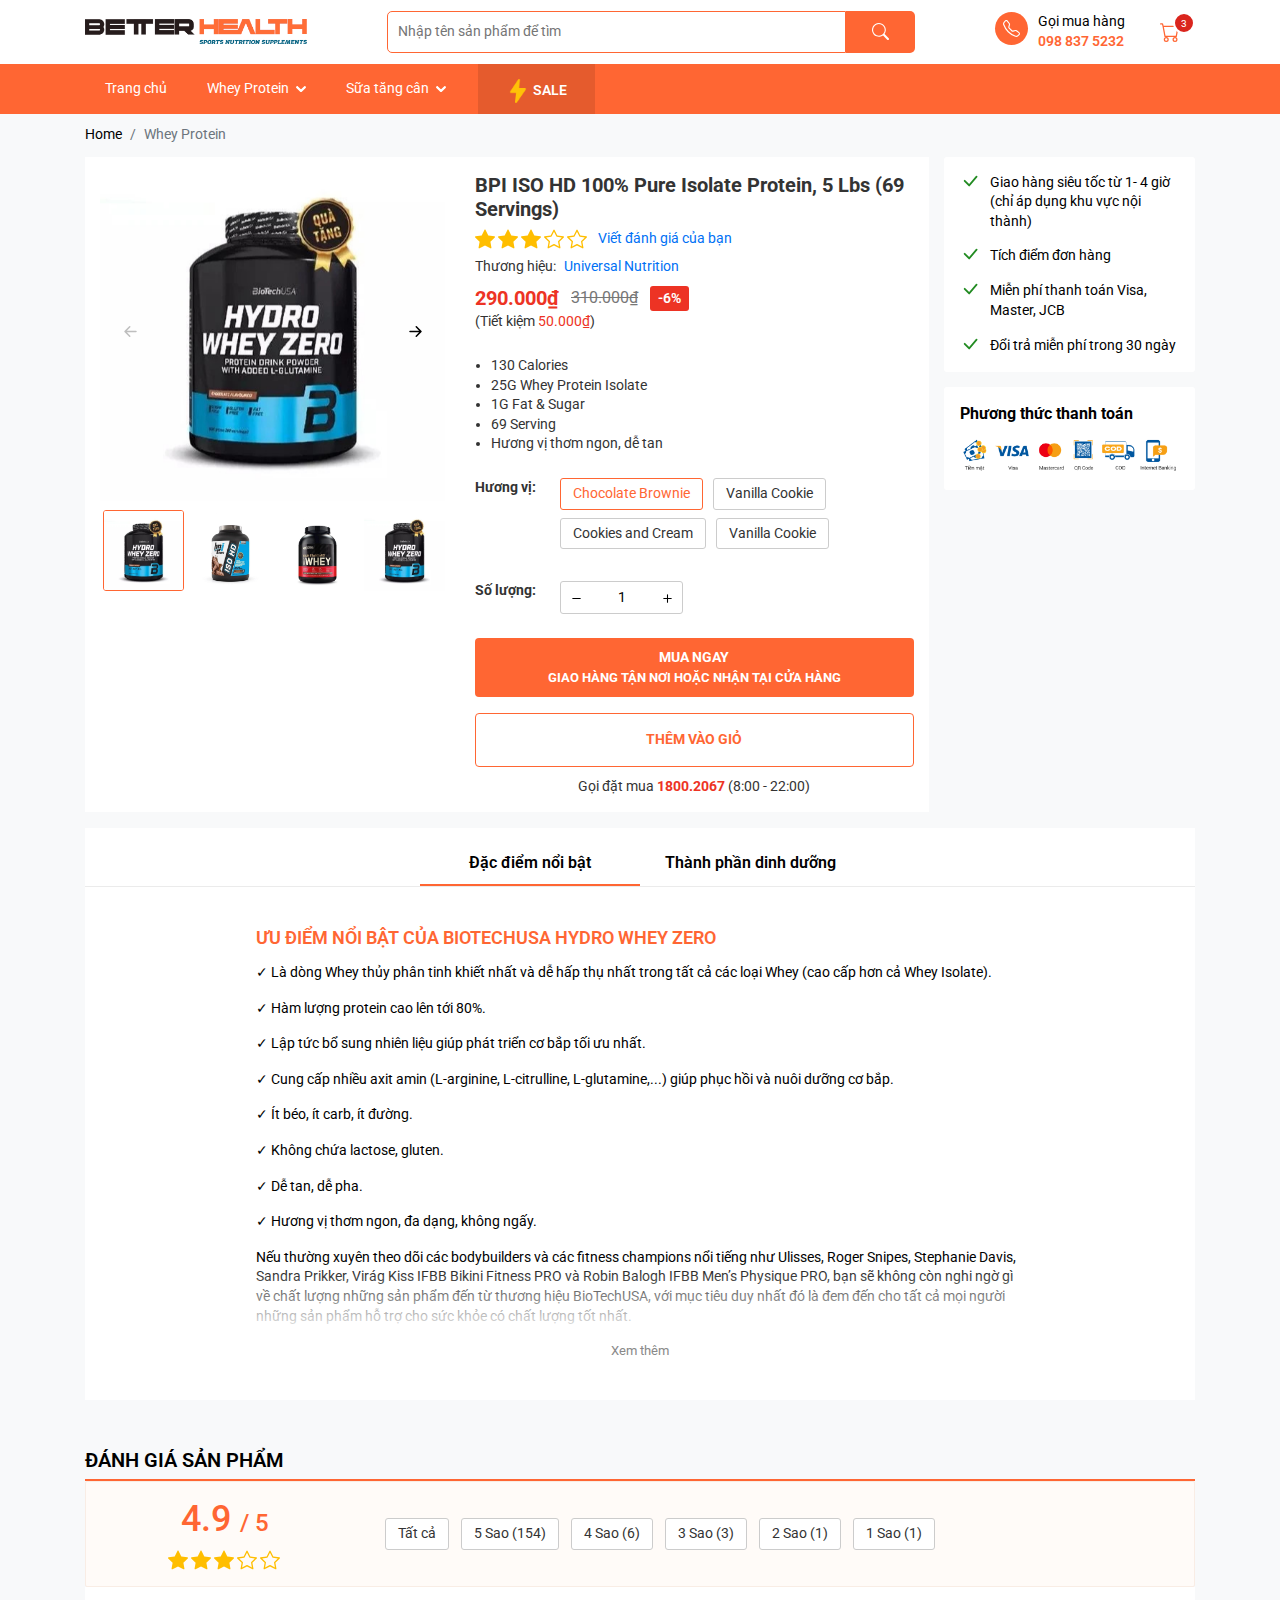
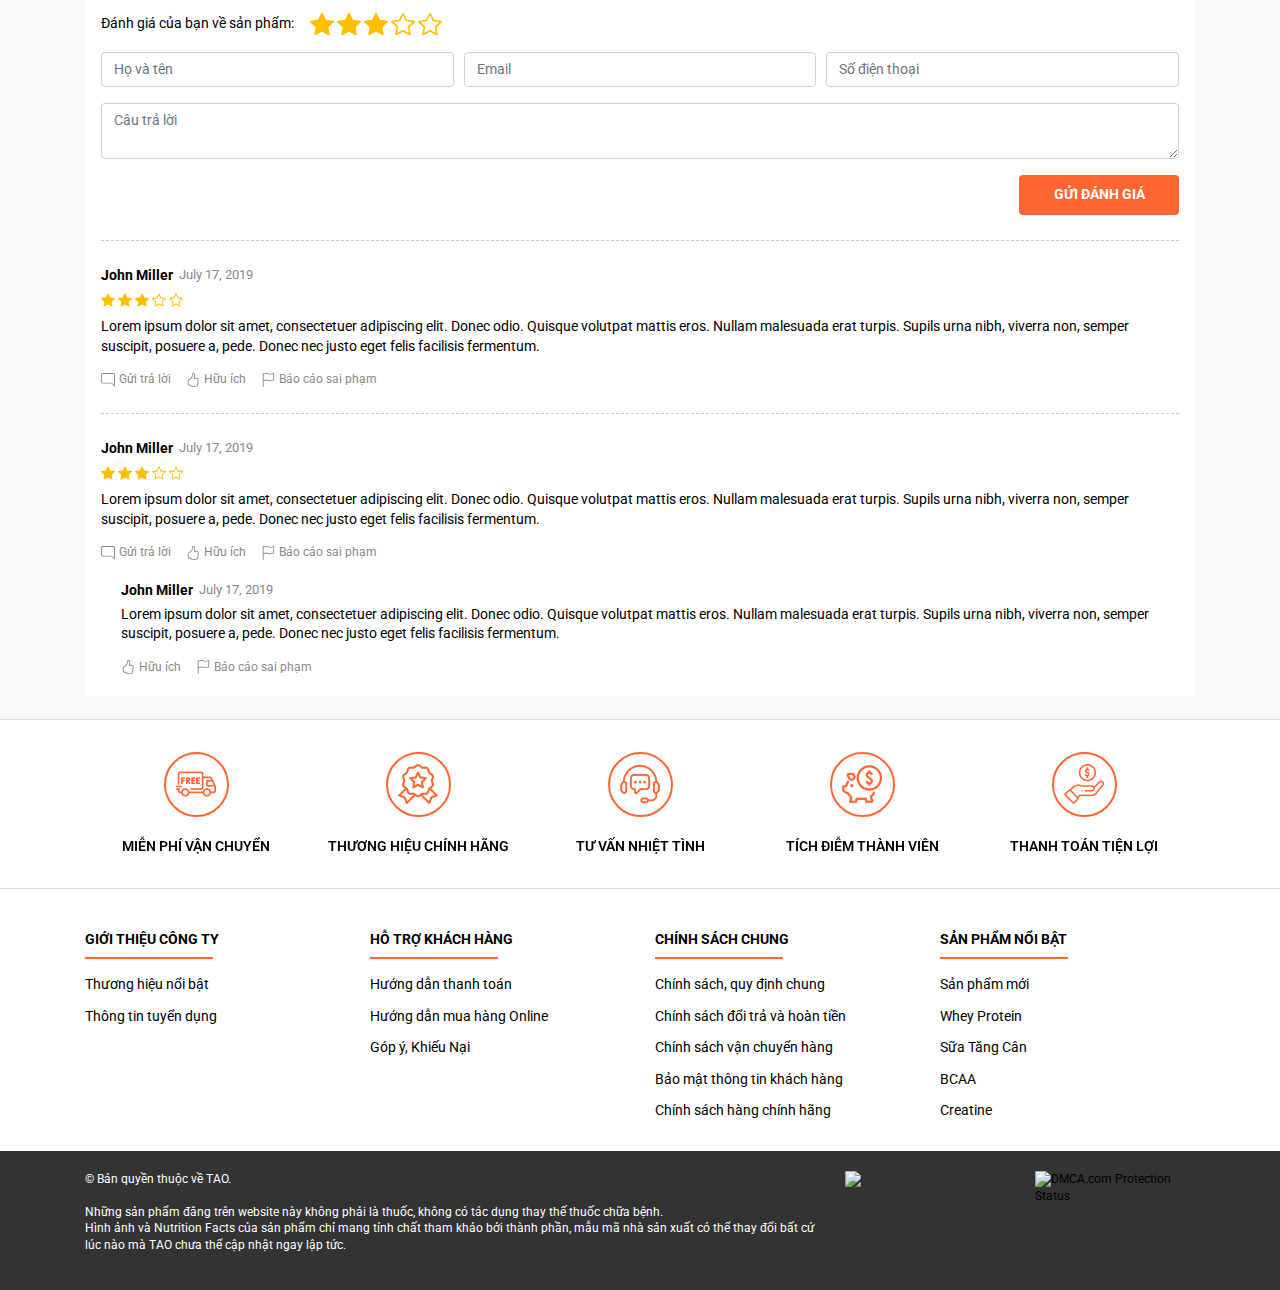
==== commit ab948f46: "cm" ====
--- a/gym/details.html
+++ b/gym/details.html
@@ -109,7 +109,7 @@
             </div>
          </header>
       </div>
-      <main class="main-body" style="background-color: #f8f9fa">
+      <main class="main-body pb-4 bg-grey">
          <nav class="breadcrumb-bg">
             <div class="container">
                <ol class="breadcrumb">
@@ -120,26 +120,26 @@
          </nav>
          <div class="container">
             <div class="row ml-sm-0">
-               <div class="col-sm-4 bg-white">
+               <div class="col-lg-4 col-md-12 bg-white mb-3 pb-3">
                   <div class="sld-wrp">
                      <div id="aniimated-thumbnials" class="slider-for">
+                        <a class="slide-container text-center" href="images/p1.jpg">
+                        <img src="images/p1.jpg">                          
+                        </a>
+                        <a class="slide-container" href="images/p2.jpg">
+                        <img src="images/p2.jpg">                          
+                        </a>
+                        <a class="slide-container" href="images/p3.jpg">
+                        <img src="images/p3.jpg">                          
+                        </a>
                         <a class="slide-container" href="images/p1.jpg">
-                           <img src="images/p1.jpg">                          
+                        <img src="images/p1.jpg">                          
                         </a>
                         <a class="slide-container" href="images/p2.jpg">
-                           <img src="images/p2.jpg">                          
+                        <img src="images/p2.jpg">                          
                         </a>
                         <a class="slide-container" href="images/p3.jpg">
-                           <img src="images/p3.jpg">                          
-                        </a>
-                        <a class="slide-container" href="images/p1.jpg">
-                           <img src="images/p1.jpg">                          
-                        </a>
-                        <a class="slide-container" href="images/p2.jpg">
-                           <img src="images/p2.jpg">                          
-                        </a>
-                        <a class="slide-container" href="images/p3.jpg">
-                           <img src="images/p3.jpg">                          
+                        <img src="images/p3.jpg">                          
                         </a>
                      </div>
                      <div class="slider-nav">
@@ -174,12 +174,49 @@
                            </div>
                         </div>
                      </div>
-
-                  </div>
-               </div>
-               <div class="col-sm-5 bg-white ">
+                  </div>
+               </div>
+               <div class="col-lg-5 col-md-12 bg-white mb-3 pb-3">
                   <div class="productDetails">
                      <h1 class="mt-3">BPI ISO HD 100% Pure Isolate Protein, 5 Lbs (69 Servings)</h1>
+                     <div class="d-flex  mt-2">
+                        <div class="rate">
+                           <span>
+                              <svg xmlns="http://www.w3.org/2000/svg" width="16" height="16" fill="currentColor" class="bi bi-star-fill" viewBox="0 0 16 16">
+                                 <path d="M3.612 15.443c-.386.198-.824-.149-.746-.592l.83-4.73L.173 6.765c-.329-.314-.158-.888.283-.95l4.898-.696L7.538.792c.197-.39.73-.39.927 0l2.184 4.327 4.898.696c.441.062.612.636.282.95l-3.522 3.356.83 4.73c.078.443-.36.79-.746.592L8 13.187l-4.389 2.256z"/>
+                              </svg>
+                           </span>
+                           <span>
+                              <svg xmlns="http://www.w3.org/2000/svg" width="16" height="16" fill="currentColor" class="bi bi-star-fill" viewBox="0 0 16 16">
+                                 <path d="M3.612 15.443c-.386.198-.824-.149-.746-.592l.83-4.73L.173 6.765c-.329-.314-.158-.888.283-.95l4.898-.696L7.538.792c.197-.39.73-.39.927 0l2.184 4.327 4.898.696c.441.062.612.636.282.95l-3.522 3.356.83 4.73c.078.443-.36.79-.746.592L8 13.187l-4.389 2.256z"/>
+                              </svg>
+                           </span>
+                           <span>
+                              <svg xmlns="http://www.w3.org/2000/svg" width="16" height="16" fill="currentColor" class="bi bi-star-fill" viewBox="0 0 16 16">
+                                 <path d="M3.612 15.443c-.386.198-.824-.149-.746-.592l.83-4.73L.173 6.765c-.329-.314-.158-.888.283-.95l4.898-.696L7.538.792c.197-.39.73-.39.927 0l2.184 4.327 4.898.696c.441.062.612.636.282.95l-3.522 3.356.83 4.73c.078.443-.36.79-.746.592L8 13.187l-4.389 2.256z"/>
+                              </svg>
+                           </span>
+                           <span>
+                              <svg xmlns="http://www.w3.org/2000/svg" width="16" height="16" fill="currentColor" class="bi bi-star" viewBox="0 0 16 16">
+                                 <path d="M2.866 14.85c-.078.444.36.791.746.593l4.39-2.256 4.389 2.256c.386.198.824-.149.746-.592l-.83-4.73 3.522-3.356c.33-.314.16-.888-.282-.95l-4.898-.696L8.465.792a.513.513 0 0 0-.927 0L5.354 5.12l-4.898.696c-.441.062-.612.636-.283.95l3.523 3.356-.83 4.73zm4.905-2.767-3.686 1.894.694-3.957a.565.565 0 0 0-.163-.505L1.71 6.745l4.052-.576a.525.525 0 0 0 .393-.288L8 2.223l1.847 3.658a.525.525 0 0 0 .393.288l4.052.575-2.906 2.77a.565.565 0 0 0-.163.506l.694 3.957-3.686-1.894a.503.503 0 0 0-.461 0z"/>
+                              </svg>
+                           </span>
+                           <span>
+                              <svg xmlns="http://www.w3.org/2000/svg" width="16" height="16" fill="currentColor" class="bi bi-star" viewBox="0 0 16 16">
+                                 <path d="M2.866 14.85c-.078.444.36.791.746.593l4.39-2.256 4.389 2.256c.386.198.824-.149.746-.592l-.83-4.73 3.522-3.356c.33-.314.16-.888-.282-.95l-4.898-.696L8.465.792a.513.513 0 0 0-.927 0L5.354 5.12l-4.898.696c-.441.062-.612.636-.283.95l3.523 3.356-.83 4.73zm4.905-2.767-3.686 1.894.694-3.957a.565.565 0 0 0-.163-.505L1.71 6.745l4.052-.576a.525.525 0 0 0 .393-.288L8 2.223l1.847 3.658a.525.525 0 0 0 .393.288l4.052.575-2.906 2.77a.565.565 0 0 0-.163.506l.694 3.957-3.686-1.894a.503.503 0 0 0-.461 0z"/>
+                              </svg>
+                           </span>
+                        </div>
+                        <a href="" class="ml-2" style="color: #0071f5">
+                        Viết đánh giá của bạn
+                        </a>
+                     </div>
+                     <div class="d-flex mt-2">
+                        Thương hiệu:
+                        <a href="" class="ml-2" style="color: #0071f5">
+                        Universal Nutrition 
+                        </a>
+                     </div>
                      <div class="price-box">
                         <span class="price">290.000₫</span>
                         <span class="compare-price">310.000₫</span>
@@ -200,7 +237,7 @@
                         </ul>
                      </div>
                      <div class="type mt-4">
-                        <b class="mr-5 mb-2">Hương vị:</b>
+                        <b class="mr-4 mb-2">Hương vị:</b>
                         <ul>
                            <li>
                               <a href="" class="active">
@@ -225,23 +262,36 @@
                         </ul>
                      </div>
                      <div class="type  mt-4">
-                        <b class="mr-5">Số lượng</b>
-                     </div>
-                     <div class="button_actions mt-3">				
-                        <button type="submit" class="btn buyPrimary">MUA NGAY<span>Giao hàng tận nơi hoặc nhận tại cửa hàng</span></button>
-                        <button type="submit" class="btn buySecond mt-3">THÊM VÀO GIỎ</span></button>
+                        <b class="mr-4 mb-2">Số lượng:</b>
+                        <div class="quantity">
+                           <button type="button"  class="minus">
+                              <svg xmlns="http://www.w3.org/2000/svg" width="16" height="16" fill="currentColor" class="bi bi-dash" viewBox="0 0 16 16">
+                                 <path d="M4 8a.5.5 0 0 1 .5-.5h7a.5.5 0 0 1 0 1h-7A.5.5 0 0 1 4 8z"/>
+                              </svg>
+                           </button>
+                           <input type="text"  value="1" min="1" class='quantity-input' />
+                           <button type="button"  class="plus">
+                              <svg xmlns="http://www.w3.org/2000/svg" width="16" height="16" fill="currentColor" class="bi bi-plus" viewBox="0 0 16 16">
+                                 <path d="M8 4a.5.5 0 0 1 .5.5v3h3a.5.5 0 0 1 0 1h-3v3a.5.5 0 0 1-1 0v-3h-3a.5.5 0 0 1 0-1h3v-3A.5.5 0 0 1 8 4z"/>
+                              </svg>
+                           </button>
+                        </div>
+                     </div>
+                     <div class="button_actions mt-4">				
+                        <button type="submit" class="btn btnPrimary">MUA NGAY<span>Giao hàng tận nơi hoặc nhận tại cửa hàng</span></button>
+                        <button type="submit" class="btn btnSecond mt-3">THÊM VÀO GIỎ</span></button>
                      </div>
                      <div class="text-center">
                         Gọi đặt mua <b class="color2">1800.2067</b> (8:00 - 22:00) 
                      </div>
                   </div>
                </div>
-               <div class="col-sm-3">
+               <div class="col-lg-3 col-md-12">
                   <ul class="product-policises bg-white p-3">
                      <li>
                         <svg xmlns="http://www.w3.org/2000/svg"fill="currentColor" class="bi bi-check-lg" viewBox="0 0 16 16">
                            <path d="M12.736 3.97a.733.733 0 0 1 1.047 0c.286.289.29.756.01 1.05L7.88 12.01a.733.733 0 0 1-1.065.02L3.217 8.384a.757.757 0 0 1 0-1.06.733.733 0 0 1 1.047 0l3.052 3.093 5.4-6.425a.247.247 0 0 1 .02-.022Z"/>
-                         </svg>
+                        </svg>
                         <div class="media">
                            Giao hàng siêu tốc từ 1- 4 giờ (chỉ áp dụng khu vực nội thành)
                         </div>
@@ -249,32 +299,404 @@
                      <li>
                         <svg xmlns="http://www.w3.org/2000/svg"fill="currentColor" class="bi bi-check-lg" viewBox="0 0 16 16">
                            <path d="M12.736 3.97a.733.733 0 0 1 1.047 0c.286.289.29.756.01 1.05L7.88 12.01a.733.733 0 0 1-1.065.02L3.217 8.384a.757.757 0 0 1 0-1.06.733.733 0 0 1 1.047 0l3.052 3.093 5.4-6.425a.247.247 0 0 1 .02-.022Z"/>
-                         </svg>
-                         <div class="media">Tích điểm đơn hàng</div>
+                        </svg>
+                        <div class="media">Tích điểm đơn hàng</div>
                      </li>
                      <li>
                         <svg xmlns="http://www.w3.org/2000/svg"fill="currentColor" class="bi bi-check-lg" viewBox="0 0 16 16">
                            <path d="M12.736 3.97a.733.733 0 0 1 1.047 0c.286.289.29.756.01 1.05L7.88 12.01a.733.733 0 0 1-1.065.02L3.217 8.384a.757.757 0 0 1 0-1.06.733.733 0 0 1 1.047 0l3.052 3.093 5.4-6.425a.247.247 0 0 1 .02-.022Z"/>
-                         </svg>
-                         <div class="media">Miễn phí thanh toán Visa, Master, JCB</div>
+                        </svg>
+                        <div class="media">Miễn phí thanh toán Visa, Master, JCB</div>
                      </li>
                      <li>
                         <svg xmlns="http://www.w3.org/2000/svg"fill="currentColor" class="bi bi-check-lg" viewBox="0 0 16 16">
                            <path d="M12.736 3.97a.733.733 0 0 1 1.047 0c.286.289.29.756.01 1.05L7.88 12.01a.733.733 0 0 1-1.065.02L3.217 8.384a.757.757 0 0 1 0-1.06.733.733 0 0 1 1.047 0l3.052 3.093 5.4-6.425a.247.247 0 0 1 .02-.022Z"/>
-                         </svg>
-                         <div class="media">Đổi trả miễn phí trong 30 ngày</div>
+                        </svg>
+                        <div class="media">Đổi trả miễn phí trong 30 ngày</div>
                      </li>
                   </ul>
                   <div class="product-trustbadge bg-white  p-3">
                      <span class="title-menu mt-0">
-                        Phương thức thanh toán 
+                     Phương thức thanh toán 
                      </span>
                      <a href="#" target="_blank" title="Phương thức thanh toán">
-                        <img class=" img-fluid" src="images/footer_trustbadge.jpg" alt="">
+                     <img class=" img-fluid" src="images/footer_trustbadge.jpg" alt="">
                      </a>
                   </div>
                </div>
             </div>
+            <!--description-->
+            <div class="desciption pt-4">
+               <ul class="nav nav-pills mb-3" id="pills-tab" role="tablist">
+                  <li class="nav-item" role="presentation">
+                     <a class="active" id="pills-home-tab" data-toggle="pill" href="#pills-home" role="tab"
+                        aria-controls="pills-home" aria-selected="true">
+                     Đặc điểm nổi bật
+                     </a>
+                  </li>
+                  <li class="nav-item" role="presentation">
+                     <a id="pills-profile-tab" data-toggle="pill" href="#pills-profile" role="tab"
+                        aria-controls="pills-profile" aria-selected="false">
+                     Thành phần dinh dưỡng
+                     </a>
+                  </li>
+               </ul>
+               <div class="tab-content  pt-2 pb-4" id="pills-tabContent">
+                  <div class="tab-pane fade show active" id="pills-home" role="tabpanel"
+                     aria-labelledby="pills-home-tab">
+                     <div class="content">
+                        <h3 style="color: #ff6633">ƯU ĐIỂM NỔI BẬT CỦA BIOTECHUSA HYDRO WHEY ZERO</h3>
+                        <p>✓ Là dòng Whey thủy phân tinh khiết nhất và dễ hấp thụ nhất trong tất cả các loại Whey (cao cấp hơn cả Whey Isolate).</p>
+                        <p>✓ Hàm lượng protein cao lên tới 80%.</p>
+                        <p>✓ Lập tức bổ sung nhiên liệu giúp phát triển cơ bắp tối ưu nhất.</p>
+                        <p>
+                           ✓ Cung cấp nhiều axit amin (L-arginine, L-citrulline, L-glutamine,...) giúp phục hồi và nuôi dưỡng cơ bắp.
+                        </p>
+                        <p>✓ Ít béo, ít carb, ít đường.</p>
+                        <p>✓ Không chứa lactose, gluten.</p>
+                        <p>✓ Dễ tan, dễ pha.</p>
+                        <p>✓ Hương vị thơm ngon, đa dạng, không ngấy.</p>
+                        <p>Nếu thường xuyên theo dõi các bodybuilders và các fitness champions nổi tiếng như Ulisses, Roger Snipes, Stephanie Davis, Sandra Prikker, Virág Kiss IFBB Bikini Fitness PRO và Robin Balogh IFBB Men’s Physique PRO, bạn sẽ không còn nghi ngờ gì về chất lượng những sản phẩm đến từ thương hiệu BioTechUSA, với mục tiêu duy nhất đó là đem đến cho tất cả mọi người những sản phẩm hỗ trợ cho sức khỏe có chất lượng tốt nhất.</p>
+                       
+                        <div class="read-more-content">
+                           <h2>
+                              HƯỚNG DẪN SỬ DỤNG WHEY GOLD STANDARD HIỆU QUẢ
+                           </h2>
+                           <p>Để đạt hiệu quả tối đa khi sử dụng Whey Gold Standard các bạn nên uống:</p>
+                           <p>▪️ Sáng 1 lần khi ngủ dậy.</p>
+                           <p>▪️ Uống sau tập 1 lần ( Thời gian quan trọng nhất giúp bạn hấp thụ Protein tốt nhất ) </p>
+                           <p></p>
+                           Lưu ý: Mỗi một lần pha 1 muống với 300ml nước lạnh và uống luôn sau khi pha. Không nên pha sẵn rồi để tủ lạnh sẽ làm mất độ chất của sản phẩm! Bạn cũng có thể kết hợp với sữa tươi không có đường để tạo hương vị.</p>
+                           <h2>MUA WHEY GOLD STANDARD CHÍNH HÃNG Ở ĐÂU?</h2>
+                           <p>Hiện nay, Whey Gold Standard được bày bán phổ biến trên thị trường Việt Nam. Trong đó, Gymstore là một trong những đơn vị uy tín, cam kết phân phối sản phẩm chính hãng 100% với giá tốt nhất.</p>
+                           <p>Bạn có thể mua Whey Gold Standard trực tiếp tại các cửa hàng của Gymstore tại Hà Nội và TP.HCM, hoặc đặt mua tại website này.</p>
+                           <p>Đừng ngần ngại gọi ngay tới hotline 18002067 hoặc INBOX cho Gymstore để được tư vấn hoàn toàn miễn phí từ chuyên gia của chúng tôi.</p>
+                          </div>
+                          <a href="javascript:void(0);" class="show-more">
+                            Xem thêm
+                           </a>
+                       
+                       
+                     </div>
+                  </div>
+                  <div class="tab-pane fade" id="pills-profile" role="tabpanel" aria-labelledby="pills-profile-tab">
+                     <div class="content d-flex justify-content-center">
+                        <img src="images/nutrition-hydro-whey-zero-tpbs.webp">
+                     </div>
+                  </div>
+               </div>
+            </div>
+
+             <!--description-->
+
+             <div class="review mt-5">
+               <div class="heading-bar__title">
+                  <a href="">
+                     ĐÁNH GIÁ SẢN PHẨM
+                     </a>
+               </div>
+               <div class="sapo-product-reviews-summary">
+                  <div class="summary-filter">
+                      <div class="row align-items-center">
+                          <div class="col-sm-3 text-center">
+                           <h2 class="point">4.9 <span>/ 5</span></h2>
+
+                           <div class="rate justify-content-center">
+                              <span>
+                                 <svg xmlns="http://www.w3.org/2000/svg" width="16" height="16" fill="currentColor" class="bi bi-star-fill" viewBox="0 0 16 16">
+                                    <path d="M3.612 15.443c-.386.198-.824-.149-.746-.592l.83-4.73L.173 6.765c-.329-.314-.158-.888.283-.95l4.898-.696L7.538.792c.197-.39.73-.39.927 0l2.184 4.327 4.898.696c.441.062.612.636.282.95l-3.522 3.356.83 4.73c.078.443-.36.79-.746.592L8 13.187l-4.389 2.256z"></path>
+                                 </svg>
+                              </span>
+                              <span>
+                                 <svg xmlns="http://www.w3.org/2000/svg" width="16" height="16" fill="currentColor" class="bi bi-star-fill" viewBox="0 0 16 16">
+                                    <path d="M3.612 15.443c-.386.198-.824-.149-.746-.592l.83-4.73L.173 6.765c-.329-.314-.158-.888.283-.95l4.898-.696L7.538.792c.197-.39.73-.39.927 0l2.184 4.327 4.898.696c.441.062.612.636.282.95l-3.522 3.356.83 4.73c.078.443-.36.79-.746.592L8 13.187l-4.389 2.256z"></path>
+                                 </svg>
+                              </span>
+                              <span>
+                                 <svg xmlns="http://www.w3.org/2000/svg" width="16" height="16" fill="currentColor" class="bi bi-star-fill" viewBox="0 0 16 16">
+                                    <path d="M3.612 15.443c-.386.198-.824-.149-.746-.592l.83-4.73L.173 6.765c-.329-.314-.158-.888.283-.95l4.898-.696L7.538.792c.197-.39.73-.39.927 0l2.184 4.327 4.898.696c.441.062.612.636.282.95l-3.522 3.356.83 4.73c.078.443-.36.79-.746.592L8 13.187l-4.389 2.256z"></path>
+                                 </svg>
+                              </span>
+                              <span>
+                                 <svg xmlns="http://www.w3.org/2000/svg" width="16" height="16" fill="currentColor" class="bi bi-star" viewBox="0 0 16 16">
+                                    <path d="M2.866 14.85c-.078.444.36.791.746.593l4.39-2.256 4.389 2.256c.386.198.824-.149.746-.592l-.83-4.73 3.522-3.356c.33-.314.16-.888-.282-.95l-4.898-.696L8.465.792a.513.513 0 0 0-.927 0L5.354 5.12l-4.898.696c-.441.062-.612.636-.283.95l3.523 3.356-.83 4.73zm4.905-2.767-3.686 1.894.694-3.957a.565.565 0 0 0-.163-.505L1.71 6.745l4.052-.576a.525.525 0 0 0 .393-.288L8 2.223l1.847 3.658a.525.525 0 0 0 .393.288l4.052.575-2.906 2.77a.565.565 0 0 0-.163.506l.694 3.957-3.686-1.894a.503.503 0 0 0-.461 0z"></path>
+                                 </svg>
+                              </span>
+                              <span>
+                                 <svg xmlns="http://www.w3.org/2000/svg" width="16" height="16" fill="currentColor" class="bi bi-star" viewBox="0 0 16 16">
+                                    <path d="M2.866 14.85c-.078.444.36.791.746.593l4.39-2.256 4.389 2.256c.386.198.824-.149.746-.592l-.83-4.73 3.522-3.356c.33-.314.16-.888-.282-.95l-4.898-.696L8.465.792a.513.513 0 0 0-.927 0L5.354 5.12l-4.898.696c-.441.062-.612.636-.283.95l3.523 3.356-.83 4.73zm4.905-2.767-3.686 1.894.694-3.957a.565.565 0 0 0-.163-.505L1.71 6.745l4.052-.576a.525.525 0 0 0 .393-.288L8 2.223l1.847 3.658a.525.525 0 0 0 .393.288l4.052.575-2.906 2.77a.565.565 0 0 0-.163.506l.694 3.957-3.686-1.894a.503.503 0 0 0-.461 0z"></path>
+                                 </svg>
+                              </span>
+                           </div>
+
+                          
+
+                          </div>
+                          <div class="col-sm-9">
+                           <div class="product-rating-overview">
+                              <a>Tất cả</a>
+                              <a>5 Sao (154)</a>
+                              <a>4 Sao (6)</a>
+                              <a>3 Sao (3)</a>
+                              <a>2 Sao (1)</a>
+                              <a>1 Sao (1)</a>
+                          </div>
+                      </div>
+                      </div>
+
+                  </div>
+                 
+                  <ul class="comment_box">
+                         <li>
+                           <div class="send-rate">
+                              <div class="d-flex mb-3 align-items-center">
+                                 Đánh giá của bạn về sản phẩm:
+                                 <div class="rate ml-3">
+                                    <span>
+                                       <svg xmlns="http://www.w3.org/2000/svg" width="16" height="16" fill="currentColor" class="bi bi-star-fill" viewBox="0 0 16 16">
+                                          <path d="M3.612 15.443c-.386.198-.824-.149-.746-.592l.83-4.73L.173 6.765c-.329-.314-.158-.888.283-.95l4.898-.696L7.538.792c.197-.39.73-.39.927 0l2.184 4.327 4.898.696c.441.062.612.636.282.95l-3.522 3.356.83 4.73c.078.443-.36.79-.746.592L8 13.187l-4.389 2.256z"></path>
+                                       </svg>
+                                    </span>
+                                    <span>
+                                       <svg xmlns="http://www.w3.org/2000/svg" width="16" height="16" fill="currentColor" class="bi bi-star-fill" viewBox="0 0 16 16">
+                                          <path d="M3.612 15.443c-.386.198-.824-.149-.746-.592l.83-4.73L.173 6.765c-.329-.314-.158-.888.283-.95l4.898-.696L7.538.792c.197-.39.73-.39.927 0l2.184 4.327 4.898.696c.441.062.612.636.282.95l-3.522 3.356.83 4.73c.078.443-.36.79-.746.592L8 13.187l-4.389 2.256z"></path>
+                                       </svg>
+                                    </span>
+                                    <span>
+                                       <svg xmlns="http://www.w3.org/2000/svg" width="16" height="16" fill="currentColor" class="bi bi-star-fill" viewBox="0 0 16 16">
+                                          <path d="M3.612 15.443c-.386.198-.824-.149-.746-.592l.83-4.73L.173 6.765c-.329-.314-.158-.888.283-.95l4.898-.696L7.538.792c.197-.39.73-.39.927 0l2.184 4.327 4.898.696c.441.062.612.636.282.95l-3.522 3.356.83 4.73c.078.443-.36.79-.746.592L8 13.187l-4.389 2.256z"></path>
+                                       </svg>
+                                    </span>
+                                    <span>
+                                       <svg xmlns="http://www.w3.org/2000/svg" width="16" height="16" fill="currentColor" class="bi bi-star" viewBox="0 0 16 16">
+                                          <path d="M2.866 14.85c-.078.444.36.791.746.593l4.39-2.256 4.389 2.256c.386.198.824-.149.746-.592l-.83-4.73 3.522-3.356c.33-.314.16-.888-.282-.95l-4.898-.696L8.465.792a.513.513 0 0 0-.927 0L5.354 5.12l-4.898.696c-.441.062-.612.636-.283.95l3.523 3.356-.83 4.73zm4.905-2.767-3.686 1.894.694-3.957a.565.565 0 0 0-.163-.505L1.71 6.745l4.052-.576a.525.525 0 0 0 .393-.288L8 2.223l1.847 3.658a.525.525 0 0 0 .393.288l4.052.575-2.906 2.77a.565.565 0 0 0-.163.506l.694 3.957-3.686-1.894a.503.503 0 0 0-.461 0z"></path>
+                                       </svg>
+                                    </span>
+                                    <span>
+                                       <svg xmlns="http://www.w3.org/2000/svg" width="16" height="16" fill="currentColor" class="bi bi-star" viewBox="0 0 16 16">
+                                          <path d="M2.866 14.85c-.078.444.36.791.746.593l4.39-2.256 4.389 2.256c.386.198.824-.149.746-.592l-.83-4.73 3.522-3.356c.33-.314.16-.888-.282-.95l-4.898-.696L8.465.792a.513.513 0 0 0-.927 0L5.354 5.12l-4.898.696c-.441.062-.612.636-.283.95l3.523 3.356-.83 4.73zm4.905-2.767-3.686 1.894.694-3.957a.565.565 0 0 0-.163-.505L1.71 6.745l4.052-.576a.525.525 0 0 0 .393-.288L8 2.223l1.847 3.658a.525.525 0 0 0 .393.288l4.052.575-2.906 2.77a.565.565 0 0 0-.163.506l.694 3.957-3.686-1.894a.503.503 0 0 0-.461 0z"></path>
+                                       </svg>
+                                    </span>
+                                 </div>
+                              </div>
+                              <form>
+                                 <div class="form-row">
+                                   <div class="col-sm-4 mb-3">
+                                     <input type="text" class="form-control" placeholder="Họ và tên">
+                                   </div>
+                                   <div class="col-sm-4 mb-3">
+                                     <input type="text" class="form-control" placeholder="Email">
+                                   </div>
+                                   <div class="col-sm-4 mb-3">
+                                    <input type="text" class="form-control" placeholder="Số điện thoại">
+                                  </div>
+                                 </div>
+                                 <div class="form-group mb-3">               
+                                    <textarea class="form-control"  placeholder="Câu trả lời"></textarea>
+                                  </div>
+                                  <div class="d-flex justify-content-end">
+                                    <button type="button" class="btn btnPrimary btnThree">
+                                       Gửi đánh giá
+                                       </button>
+                                  </div>
+                               </form>
+                            </div>
+                         </li>
+                         <li>
+                            
+                            
+                                 <div class="d-flex mb-1">
+                                     
+                                     <b>John Miller</b>
+                                     <span class="time" >July 17, 2019</span>
+                                 </div>
+                                 <div class="rate mb-2">
+                                    <span>
+                                       <svg xmlns="http://www.w3.org/2000/svg" width="16" height="16" fill="currentColor" class="bi bi-star-fill" viewBox="0 0 16 16">
+                                          <path d="M3.612 15.443c-.386.198-.824-.149-.746-.592l.83-4.73L.173 6.765c-.329-.314-.158-.888.283-.95l4.898-.696L7.538.792c.197-.39.73-.39.927 0l2.184 4.327 4.898.696c.441.062.612.636.282.95l-3.522 3.356.83 4.73c.078.443-.36.79-.746.592L8 13.187l-4.389 2.256z"></path>
+                                       </svg>
+                                    </span>
+                                    <span>
+                                       <svg xmlns="http://www.w3.org/2000/svg" width="16" height="16" fill="currentColor" class="bi bi-star-fill" viewBox="0 0 16 16">
+                                          <path d="M3.612 15.443c-.386.198-.824-.149-.746-.592l.83-4.73L.173 6.765c-.329-.314-.158-.888.283-.95l4.898-.696L7.538.792c.197-.39.73-.39.927 0l2.184 4.327 4.898.696c.441.062.612.636.282.95l-3.522 3.356.83 4.73c.078.443-.36.79-.746.592L8 13.187l-4.389 2.256z"></path>
+                                       </svg>
+                                    </span>
+                                    <span>
+                                       <svg xmlns="http://www.w3.org/2000/svg" width="16" height="16" fill="currentColor" class="bi bi-star-fill" viewBox="0 0 16 16">
+                                          <path d="M3.612 15.443c-.386.198-.824-.149-.746-.592l.83-4.73L.173 6.765c-.329-.314-.158-.888.283-.95l4.898-.696L7.538.792c.197-.39.73-.39.927 0l2.184 4.327 4.898.696c.441.062.612.636.282.95l-3.522 3.356.83 4.73c.078.443-.36.79-.746.592L8 13.187l-4.389 2.256z"></path>
+                                       </svg>
+                                    </span>
+                                    <span>
+                                       <svg xmlns="http://www.w3.org/2000/svg" width="16" height="16" fill="currentColor" class="bi bi-star" viewBox="0 0 16 16">
+                                          <path d="M2.866 14.85c-.078.444.36.791.746.593l4.39-2.256 4.389 2.256c.386.198.824-.149.746-.592l-.83-4.73 3.522-3.356c.33-.314.16-.888-.282-.95l-4.898-.696L8.465.792a.513.513 0 0 0-.927 0L5.354 5.12l-4.898.696c-.441.062-.612.636-.283.95l3.523 3.356-.83 4.73zm4.905-2.767-3.686 1.894.694-3.957a.565.565 0 0 0-.163-.505L1.71 6.745l4.052-.576a.525.525 0 0 0 .393-.288L8 2.223l1.847 3.658a.525.525 0 0 0 .393.288l4.052.575-2.906 2.77a.565.565 0 0 0-.163.506l.694 3.957-3.686-1.894a.503.503 0 0 0-.461 0z"></path>
+                                       </svg>
+                                    </span>
+                                    <span>
+                                       <svg xmlns="http://www.w3.org/2000/svg" width="16" height="16" fill="currentColor" class="bi bi-star" viewBox="0 0 16 16">
+                                          <path d="M2.866 14.85c-.078.444.36.791.746.593l4.39-2.256 4.389 2.256c.386.198.824-.149.746-.592l-.83-4.73 3.522-3.356c.33-.314.16-.888-.282-.95l-4.898-.696L8.465.792a.513.513 0 0 0-.927 0L5.354 5.12l-4.898.696c-.441.062-.612.636-.283.95l3.523 3.356-.83 4.73zm4.905-2.767-3.686 1.894.694-3.957a.565.565 0 0 0-.163-.505L1.71 6.745l4.052-.576a.525.525 0 0 0 .393-.288L8 2.223l1.847 3.658a.525.525 0 0 0 .393.288l4.052.575-2.906 2.77a.565.565 0 0 0-.163.506l.694 3.957-3.686-1.894a.503.503 0 0 0-.461 0z"></path>
+                                       </svg>
+                                    </span>
+                                
+                                  </div>
+                                
+                           
+                            
+                             <div>Lorem ipsum dolor sit amet, consectetuer adipiscing elit. Donec odio. Quisque
+                                 volutpat mattis eros. Nullam malesuada erat turpis. Supils urna nibh,
+                                 viverra non, semper suscipit, posuere a, pede. Donec nec justo
+                                 eget felis facilisis fermentum.</div>
+                               <div class="review-actions">
+                                 <a data-toggle="collapse" href="#collapseExample" role="button" aria-expanded="false" aria-controls="collapseExample">
+                                    <svg xmlns="http://www.w3.org/2000/svg" width="16" height="16" fill="currentColor" class="bi bi-chat-right" viewBox="0 0 16 16">
+                                       <path d="M2 1a1 1 0 0 0-1 1v8a1 1 0 0 0 1 1h9.586a2 2 0 0 1 1.414.586l2 2V2a1 1 0 0 0-1-1H2zm12-1a2 2 0 0 1 2 2v12.793a.5.5 0 0 1-.854.353l-2.853-2.853a1 1 0 0 0-.707-.293H2a2 2 0 0 1-2-2V2a2 2 0 0 1 2-2h12z"/>
+                                     </svg>
+                                     Gửi trả lời
+                                  </a>
+                                  <a>
+                                    <svg xmlns="http://www.w3.org/2000/svg" width="16" height="16" fill="currentColor" class="bi bi-hand-thumbs-up" viewBox="0 0 16 16">
+                                       <path d="M8.864.046C7.908-.193 7.02.53 6.956 1.466c-.072 1.051-.23 2.016-.428 2.59-.125.36-.479 1.013-1.04 1.639-.557.623-1.282 1.178-2.131 1.41C2.685 7.288 2 7.87 2 8.72v4.001c0 .845.682 1.464 1.448 1.545 1.07.114 1.564.415 2.068.723l.048.03c.272.165.578.348.97.484.397.136.861.217 1.466.217h3.5c.937 0 1.599-.477 1.934-1.064a1.86 1.86 0 0 0 .254-.912c0-.152-.023-.312-.077-.464.201-.263.38-.578.488-.901.11-.33.172-.762.004-1.149.069-.13.12-.269.159-.403.077-.27.113-.568.113-.857 0-.288-.036-.585-.113-.856a2.144 2.144 0 0 0-.138-.362 1.9 1.9 0 0 0 .234-1.734c-.206-.592-.682-1.1-1.2-1.272-.847-.282-1.803-.276-2.516-.211a9.84 9.84 0 0 0-.443.05 9.365 9.365 0 0 0-.062-4.509A1.38 1.38 0 0 0 9.125.111L8.864.046zM11.5 14.721H8c-.51 0-.863-.069-1.14-.164-.281-.097-.506-.228-.776-.393l-.04-.024c-.555-.339-1.198-.731-2.49-.868-.333-.036-.554-.29-.554-.55V8.72c0-.254.226-.543.62-.65 1.095-.3 1.977-.996 2.614-1.708.635-.71 1.064-1.475 1.238-1.978.243-.7.407-1.768.482-2.85.025-.362.36-.594.667-.518l.262.066c.16.04.258.143.288.255a8.34 8.34 0 0 1-.145 4.725.5.5 0 0 0 .595.644l.003-.001.014-.003.058-.014a8.908 8.908 0 0 1 1.036-.157c.663-.06 1.457-.054 2.11.164.175.058.45.3.57.65.107.308.087.67-.266 1.022l-.353.353.353.354c.043.043.105.141.154.315.048.167.075.37.075.581 0 .212-.027.414-.075.582-.05.174-.111.272-.154.315l-.353.353.353.354c.047.047.109.177.005.488a2.224 2.224 0 0 1-.505.805l-.353.353.353.354c.006.005.041.05.041.17a.866.866 0 0 1-.121.416c-.165.288-.503.56-1.066.56z"/>
+                                     </svg>
+                                    Hữu ích
+                                  </a>
+                                  <a>
+                                    <svg xmlns="http://www.w3.org/2000/svg" width="16" height="16" fill="currentColor" class="bi bi-flag" viewBox="0 0 16 16">
+                                       <path d="M14.778.085A.5.5 0 0 1 15 .5V8a.5.5 0 0 1-.314.464L14.5 8l.186.464-.003.001-.006.003-.023.009a12.435 12.435 0 0 1-.397.15c-.264.095-.631.223-1.047.35-.816.252-1.879.523-2.71.523-.847 0-1.548-.28-2.158-.525l-.028-.01C7.68 8.71 7.14 8.5 6.5 8.5c-.7 0-1.638.23-2.437.477A19.626 19.626 0 0 0 3 9.342V15.5a.5.5 0 0 1-1 0V.5a.5.5 0 0 1 1 0v.282c.226-.079.496-.17.79-.26C4.606.272 5.67 0 6.5 0c.84 0 1.524.277 2.121.519l.043.018C9.286.788 9.828 1 10.5 1c.7 0 1.638-.23 2.437-.477a19.587 19.587 0 0 0 1.349-.476l.019-.007.004-.002h.001M14 1.221c-.22.078-.48.167-.766.255-.81.252-1.872.523-2.734.523-.886 0-1.592-.286-2.203-.534l-.008-.003C7.662 1.21 7.139 1 6.5 1c-.669 0-1.606.229-2.415.478A21.294 21.294 0 0 0 3 1.845v6.433c.22-.078.48-.167.766-.255C4.576 7.77 5.638 7.5 6.5 7.5c.847 0 1.548.28 2.158.525l.028.01C9.32 8.29 9.86 8.5 10.5 8.5c.668 0 1.606-.229 2.415-.478A21.317 21.317 0 0 0 14 7.655V1.222z"/>
+                                     </svg>
+                                    Báo cáo sai phạm
+                                  </a>
+                               </div>
+
+                                 
+                                  <div class="collapse replay" id="collapseExample">
+                                    <form>
+                                       <div class="form-row">
+                                         <div class="col-sm-4 mb-3">
+                                           <input type="text" class="form-control" placeholder="Họ và tên">
+                                         </div>
+                                         <div class="col-sm-4 mb-3">
+                                           <input type="text" class="form-control" placeholder="Email">
+                                         </div>
+                                         <div class="col-sm-4 mb-3">
+                                          <input type="text" class="form-control" placeholder="Số điện thoại">
+                                        </div>
+                                       </div>
+                                       <div class="form-group mb-3">               
+                                          <textarea class="form-control"  placeholder="Câu trả lời"></textarea>
+                                        </div>
+                                        <div class="d-flex justify-content-end">
+                                          <button type="button" class="btn btnPrimary btnThree">
+                                             Trả lời 
+                                             </button>
+                                        </div>
+                                     </form>
+                                  </div>
+                               
+                                 
+                         </li>
+                         
+                         <li>
+                            
+                            
+                           <div class="d-flex mb-1">
+                               
+                               <b>John Miller</b>
+                               <span class="time" >July 17, 2019</span>
+                           </div>
+                           <div class="rate mb-2">
+                              <span>
+                                 <svg xmlns="http://www.w3.org/2000/svg" width="16" height="16" fill="currentColor" class="bi bi-star-fill" viewBox="0 0 16 16">
+                                    <path d="M3.612 15.443c-.386.198-.824-.149-.746-.592l.83-4.73L.173 6.765c-.329-.314-.158-.888.283-.95l4.898-.696L7.538.792c.197-.39.73-.39.927 0l2.184 4.327 4.898.696c.441.062.612.636.282.95l-3.522 3.356.83 4.73c.078.443-.36.79-.746.592L8 13.187l-4.389 2.256z"></path>
+                                 </svg>
+                              </span>
+                              <span>
+                                 <svg xmlns="http://www.w3.org/2000/svg" width="16" height="16" fill="currentColor" class="bi bi-star-fill" viewBox="0 0 16 16">
+                                    <path d="M3.612 15.443c-.386.198-.824-.149-.746-.592l.83-4.73L.173 6.765c-.329-.314-.158-.888.283-.95l4.898-.696L7.538.792c.197-.39.73-.39.927 0l2.184 4.327 4.898.696c.441.062.612.636.282.95l-3.522 3.356.83 4.73c.078.443-.36.79-.746.592L8 13.187l-4.389 2.256z"></path>
+                                 </svg>
+                              </span>
+                              <span>
+                                 <svg xmlns="http://www.w3.org/2000/svg" width="16" height="16" fill="currentColor" class="bi bi-star-fill" viewBox="0 0 16 16">
+                                    <path d="M3.612 15.443c-.386.198-.824-.149-.746-.592l.83-4.73L.173 6.765c-.329-.314-.158-.888.283-.95l4.898-.696L7.538.792c.197-.39.73-.39.927 0l2.184 4.327 4.898.696c.441.062.612.636.282.95l-3.522 3.356.83 4.73c.078.443-.36.79-.746.592L8 13.187l-4.389 2.256z"></path>
+                                 </svg>
+                              </span>
+                              <span>
+                                 <svg xmlns="http://www.w3.org/2000/svg" width="16" height="16" fill="currentColor" class="bi bi-star" viewBox="0 0 16 16">
+                                    <path d="M2.866 14.85c-.078.444.36.791.746.593l4.39-2.256 4.389 2.256c.386.198.824-.149.746-.592l-.83-4.73 3.522-3.356c.33-.314.16-.888-.282-.95l-4.898-.696L8.465.792a.513.513 0 0 0-.927 0L5.354 5.12l-4.898.696c-.441.062-.612.636-.283.95l3.523 3.356-.83 4.73zm4.905-2.767-3.686 1.894.694-3.957a.565.565 0 0 0-.163-.505L1.71 6.745l4.052-.576a.525.525 0 0 0 .393-.288L8 2.223l1.847 3.658a.525.525 0 0 0 .393.288l4.052.575-2.906 2.77a.565.565 0 0 0-.163.506l.694 3.957-3.686-1.894a.503.503 0 0 0-.461 0z"></path>
+                                 </svg>
+                              </span>
+                              <span>
+                                 <svg xmlns="http://www.w3.org/2000/svg" width="16" height="16" fill="currentColor" class="bi bi-star" viewBox="0 0 16 16">
+                                    <path d="M2.866 14.85c-.078.444.36.791.746.593l4.39-2.256 4.389 2.256c.386.198.824-.149.746-.592l-.83-4.73 3.522-3.356c.33-.314.16-.888-.282-.95l-4.898-.696L8.465.792a.513.513 0 0 0-.927 0L5.354 5.12l-4.898.696c-.441.062-.612.636-.283.95l3.523 3.356-.83 4.73zm4.905-2.767-3.686 1.894.694-3.957a.565.565 0 0 0-.163-.505L1.71 6.745l4.052-.576a.525.525 0 0 0 .393-.288L8 2.223l1.847 3.658a.525.525 0 0 0 .393.288l4.052.575-2.906 2.77a.565.565 0 0 0-.163.506l.694 3.957-3.686-1.894a.503.503 0 0 0-.461 0z"></path>
+                                 </svg>
+                              </span>
+                          
+                            </div>
+                          
+                     
+                      
+                       <div>Lorem ipsum dolor sit amet, consectetuer adipiscing elit. Donec odio. Quisque
+                           volutpat mattis eros. Nullam malesuada erat turpis. Supils urna nibh,
+                           viverra non, semper suscipit, posuere a, pede. Donec nec justo
+                           eget felis facilisis fermentum.</div>
+                         <div class="review-actions">
+                           <a data-toggle="collapse" href="#collapseExample" role="button" aria-expanded="false" aria-controls="collapseExample">
+                              <svg xmlns="http://www.w3.org/2000/svg" width="16" height="16" fill="currentColor" class="bi bi-chat-right" viewBox="0 0 16 16">
+                                 <path d="M2 1a1 1 0 0 0-1 1v8a1 1 0 0 0 1 1h9.586a2 2 0 0 1 1.414.586l2 2V2a1 1 0 0 0-1-1H2zm12-1a2 2 0 0 1 2 2v12.793a.5.5 0 0 1-.854.353l-2.853-2.853a1 1 0 0 0-.707-.293H2a2 2 0 0 1-2-2V2a2 2 0 0 1 2-2h12z"/>
+                               </svg>
+                               Gửi trả lời
+                            </a>
+                            <a>
+                              <svg xmlns="http://www.w3.org/2000/svg" width="16" height="16" fill="currentColor" class="bi bi-hand-thumbs-up" viewBox="0 0 16 16">
+                                 <path d="M8.864.046C7.908-.193 7.02.53 6.956 1.466c-.072 1.051-.23 2.016-.428 2.59-.125.36-.479 1.013-1.04 1.639-.557.623-1.282 1.178-2.131 1.41C2.685 7.288 2 7.87 2 8.72v4.001c0 .845.682 1.464 1.448 1.545 1.07.114 1.564.415 2.068.723l.048.03c.272.165.578.348.97.484.397.136.861.217 1.466.217h3.5c.937 0 1.599-.477 1.934-1.064a1.86 1.86 0 0 0 .254-.912c0-.152-.023-.312-.077-.464.201-.263.38-.578.488-.901.11-.33.172-.762.004-1.149.069-.13.12-.269.159-.403.077-.27.113-.568.113-.857 0-.288-.036-.585-.113-.856a2.144 2.144 0 0 0-.138-.362 1.9 1.9 0 0 0 .234-1.734c-.206-.592-.682-1.1-1.2-1.272-.847-.282-1.803-.276-2.516-.211a9.84 9.84 0 0 0-.443.05 9.365 9.365 0 0 0-.062-4.509A1.38 1.38 0 0 0 9.125.111L8.864.046zM11.5 14.721H8c-.51 0-.863-.069-1.14-.164-.281-.097-.506-.228-.776-.393l-.04-.024c-.555-.339-1.198-.731-2.49-.868-.333-.036-.554-.29-.554-.55V8.72c0-.254.226-.543.62-.65 1.095-.3 1.977-.996 2.614-1.708.635-.71 1.064-1.475 1.238-1.978.243-.7.407-1.768.482-2.85.025-.362.36-.594.667-.518l.262.066c.16.04.258.143.288.255a8.34 8.34 0 0 1-.145 4.725.5.5 0 0 0 .595.644l.003-.001.014-.003.058-.014a8.908 8.908 0 0 1 1.036-.157c.663-.06 1.457-.054 2.11.164.175.058.45.3.57.65.107.308.087.67-.266 1.022l-.353.353.353.354c.043.043.105.141.154.315.048.167.075.37.075.581 0 .212-.027.414-.075.582-.05.174-.111.272-.154.315l-.353.353.353.354c.047.047.109.177.005.488a2.224 2.224 0 0 1-.505.805l-.353.353.353.354c.006.005.041.05.041.17a.866.866 0 0 1-.121.416c-.165.288-.503.56-1.066.56z"/>
+                               </svg>
+                              Hữu ích
+                            </a>
+                            <a>
+                              <svg xmlns="http://www.w3.org/2000/svg" width="16" height="16" fill="currentColor" class="bi bi-flag" viewBox="0 0 16 16">
+                                 <path d="M14.778.085A.5.5 0 0 1 15 .5V8a.5.5 0 0 1-.314.464L14.5 8l.186.464-.003.001-.006.003-.023.009a12.435 12.435 0 0 1-.397.15c-.264.095-.631.223-1.047.35-.816.252-1.879.523-2.71.523-.847 0-1.548-.28-2.158-.525l-.028-.01C7.68 8.71 7.14 8.5 6.5 8.5c-.7 0-1.638.23-2.437.477A19.626 19.626 0 0 0 3 9.342V15.5a.5.5 0 0 1-1 0V.5a.5.5 0 0 1 1 0v.282c.226-.079.496-.17.79-.26C4.606.272 5.67 0 6.5 0c.84 0 1.524.277 2.121.519l.043.018C9.286.788 9.828 1 10.5 1c.7 0 1.638-.23 2.437-.477a19.587 19.587 0 0 0 1.349-.476l.019-.007.004-.002h.001M14 1.221c-.22.078-.48.167-.766.255-.81.252-1.872.523-2.734.523-.886 0-1.592-.286-2.203-.534l-.008-.003C7.662 1.21 7.139 1 6.5 1c-.669 0-1.606.229-2.415.478A21.294 21.294 0 0 0 3 1.845v6.433c.22-.078.48-.167.766-.255C4.576 7.77 5.638 7.5 6.5 7.5c.847 0 1.548.28 2.158.525l.028.01C9.32 8.29 9.86 8.5 10.5 8.5c.668 0 1.606-.229 2.415-.478A21.317 21.317 0 0 0 14 7.655V1.222z"/>
+                               </svg>
+                              Báo cáo sai phạm
+                            </a>
+                         </div>
+
+                           
+                            <div class="replay">
+                              <div class="d-flex mb-1">
+                               
+                                 <b>John Miller</b>
+                                 <span class="time" >July 17, 2019</span>
+                             </div>
+                            
+                            
+                       
+                        
+                         <div>Lorem ipsum dolor sit amet, consectetuer adipiscing elit. Donec odio. Quisque
+                             volutpat mattis eros. Nullam malesuada erat turpis. Supils urna nibh,
+                             viverra non, semper suscipit, posuere a, pede. Donec nec justo
+                             eget felis facilisis fermentum.</div>
+                           <div class="review-actions">
+                             
+                              <a>
+                                <svg xmlns="http://www.w3.org/2000/svg" width="16" height="16" fill="currentColor" class="bi bi-hand-thumbs-up" viewBox="0 0 16 16">
+                                   <path d="M8.864.046C7.908-.193 7.02.53 6.956 1.466c-.072 1.051-.23 2.016-.428 2.59-.125.36-.479 1.013-1.04 1.639-.557.623-1.282 1.178-2.131 1.41C2.685 7.288 2 7.87 2 8.72v4.001c0 .845.682 1.464 1.448 1.545 1.07.114 1.564.415 2.068.723l.048.03c.272.165.578.348.97.484.397.136.861.217 1.466.217h3.5c.937 0 1.599-.477 1.934-1.064a1.86 1.86 0 0 0 .254-.912c0-.152-.023-.312-.077-.464.201-.263.38-.578.488-.901.11-.33.172-.762.004-1.149.069-.13.12-.269.159-.403.077-.27.113-.568.113-.857 0-.288-.036-.585-.113-.856a2.144 2.144 0 0 0-.138-.362 1.9 1.9 0 0 0 .234-1.734c-.206-.592-.682-1.1-1.2-1.272-.847-.282-1.803-.276-2.516-.211a9.84 9.84 0 0 0-.443.05 9.365 9.365 0 0 0-.062-4.509A1.38 1.38 0 0 0 9.125.111L8.864.046zM11.5 14.721H8c-.51 0-.863-.069-1.14-.164-.281-.097-.506-.228-.776-.393l-.04-.024c-.555-.339-1.198-.731-2.49-.868-.333-.036-.554-.29-.554-.55V8.72c0-.254.226-.543.62-.65 1.095-.3 1.977-.996 2.614-1.708.635-.71 1.064-1.475 1.238-1.978.243-.7.407-1.768.482-2.85.025-.362.36-.594.667-.518l.262.066c.16.04.258.143.288.255a8.34 8.34 0 0 1-.145 4.725.5.5 0 0 0 .595.644l.003-.001.014-.003.058-.014a8.908 8.908 0 0 1 1.036-.157c.663-.06 1.457-.054 2.11.164.175.058.45.3.57.65.107.308.087.67-.266 1.022l-.353.353.353.354c.043.043.105.141.154.315.048.167.075.37.075.581 0 .212-.027.414-.075.582-.05.174-.111.272-.154.315l-.353.353.353.354c.047.047.109.177.005.488a2.224 2.224 0 0 1-.505.805l-.353.353.353.354c.006.005.041.05.041.17a.866.866 0 0 1-.121.416c-.165.288-.503.56-1.066.56z"/>
+                                 </svg>
+                                Hữu ích
+                              </a>
+                              <a>
+                                <svg xmlns="http://www.w3.org/2000/svg" width="16" height="16" fill="currentColor" class="bi bi-flag" viewBox="0 0 16 16">
+                                   <path d="M14.778.085A.5.5 0 0 1 15 .5V8a.5.5 0 0 1-.314.464L14.5 8l.186.464-.003.001-.006.003-.023.009a12.435 12.435 0 0 1-.397.15c-.264.095-.631.223-1.047.35-.816.252-1.879.523-2.71.523-.847 0-1.548-.28-2.158-.525l-.028-.01C7.68 8.71 7.14 8.5 6.5 8.5c-.7 0-1.638.23-2.437.477A19.626 19.626 0 0 0 3 9.342V15.5a.5.5 0 0 1-1 0V.5a.5.5 0 0 1 1 0v.282c.226-.079.496-.17.79-.26C4.606.272 5.67 0 6.5 0c.84 0 1.524.277 2.121.519l.043.018C9.286.788 9.828 1 10.5 1c.7 0 1.638-.23 2.437-.477a19.587 19.587 0 0 0 1.349-.476l.019-.007.004-.002h.001M14 1.221c-.22.078-.48.167-.766.255-.81.252-1.872.523-2.734.523-.886 0-1.592-.286-2.203-.534l-.008-.003C7.662 1.21 7.139 1 6.5 1c-.669 0-1.606.229-2.415.478A21.294 21.294 0 0 0 3 1.845v6.433c.22-.078.48-.167.766-.255C4.576 7.77 5.638 7.5 6.5 7.5c.847 0 1.548.28 2.158.525l.028.01C9.32 8.29 9.86 8.5 10.5 8.5c.668 0 1.606-.229 2.415-.478A21.317 21.317 0 0 0 14 7.655V1.222z"/>
+                                 </svg>
+                                Báo cáo sai phạm
+                              </a>
+                           </div>
+                            </div>
+                         
+                           
+                   </li>
+
+
+                        </ul>
+              </div>
+             </div>
          </div>
       </main>
       <section class="footer_promotion">
--- a/gym/css/style.css
+++ b/gym/css/style.css
@@ -45,6 +45,10 @@
   height: 17px;
 }
 
+.bg-grey {
+  background: #f8f9fa;
+}
+
 .slick-dots li {
   background-color: #ccc;
   width: 8px;
@@ -61,6 +65,10 @@
 
 .slick-dots .slick-active {
   background-color: #ff6633;
+}
+
+.slick-slide img {
+  margin: auto;
 }
 
 .banner {
@@ -970,6 +978,22 @@
   }
 }
 
+.rate {
+  display: -webkit-box;
+  display: -ms-flexbox;
+  display: flex;
+}
+
+.rate span {
+  margin-right: 3px;
+}
+
+.rate svg {
+  color: #ffbe00;
+  width: 14px;
+  height: 14px;
+}
+
 .item_product_main {
   background: #fff;
   padding: 10px;
@@ -989,22 +1013,6 @@
   top: 0;
   -webkit-transition: all 0.3s;
   transition: all 0.3s;
-}
-
-.item_product_main .rate {
-  display: -webkit-box;
-  display: -ms-flexbox;
-  display: flex;
-}
-
-.item_product_main .rate span {
-  margin-right: 3px;
-}
-
-.item_product_main .rate svg {
-  color: #ffbe00;
-  width: 14px;
-  height: 14px;
 }
 
 .item_product_main .title {
@@ -1497,6 +1505,11 @@
   font-weight: 700;
 }
 
+.productDetails .rate svg {
+  width: 20px;
+  height: 20px;
+}
+
 .productDetails .type {
   display: -webkit-box;
   display: -ms-flexbox;
@@ -1505,10 +1518,6 @@
 
 @media (max-width: 767px) {
   .productDetails .type {
-    -webkit-box-orient: vertical;
-    -webkit-box-direction: normal;
-        -ms-flex-direction: column;
-            flex-direction: column;
     -webkit-box-align: start;
         -ms-flex-align: start;
             align-items: flex-start;
@@ -1571,7 +1580,7 @@
           flex-direction: column;
 }
 
-.buySecond {
+.btnSecond {
   -webkit-transition: all 0.3s ease;
   transition: all 0.3s ease;
   font-weight: 700;
@@ -1600,12 +1609,12 @@
   background-color: transparent;
 }
 
-.buySecond:hover {
+.btnSecond:hover {
   background-color: #ff6633;
   color: #fff;
 }
 
-.buyPrimary {
+.btnPrimary {
   -webkit-transition: all 0.3s ease;
   transition: all 0.3s ease;
   font-weight: 700;
@@ -1633,11 +1642,11 @@
   background-color: #ff6633;
 }
 
-.buyPrimary span {
+.btnPrimary span {
   font-size: 13px;
 }
 
-.buyPrimary:hover {
+.btnPrimary:hover {
   opacity: 0.8;
 }
 
@@ -1680,6 +1689,11 @@
       -ms-flex: 1;
           flex: 1;
   margin-left: 10px;
+}
+
+.btnThree {
+  max-width: 160px;
+  min-height: 40px;
 }
 
 .product-trustbadge {
@@ -1767,4 +1781,250 @@
   background-size: 100%;
   opacity: 1;
 }
+
+.quantity {
+  border: 1px solid #ccc;
+  border-radius: 3px;
+}
+
+.quantity .minus,
+.quantity .plus {
+  background: transparent;
+  border: none;
+  width: 30px;
+  height: 30px;
+}
+
+.quantity .quantity-input {
+  border: none;
+  text-align: center;
+  height: 30px;
+  width: 55px;
+}
+
+.desciption {
+  background: #fff;
+}
+
+.desciption .content {
+  max-width: 800px;
+  margin: auto;
+  padding: 16px;
+}
+
+.desciption .content .show-more {
+  -webkit-box-pack: center;
+      -ms-flex-pack: center;
+          justify-content: center;
+  position: relative;
+}
+
+.desciption .content .show-more.active::before {
+  display: none;
+}
+
+.desciption .content .show-more::before {
+  position: absolute;
+  content: "";
+  left: 0;
+  right: 0;
+  bottom: 100%;
+  height: 100px;
+  background: -webkit-gradient(linear, left top, left bottom, color-stop(17%, rgba(255, 255, 255, 0)), color-stop(93.12%, #fff));
+  background: linear-gradient(180deg, rgba(255, 255, 255, 0) 17%, #fff 93.12%);
+}
+
+.desciption .content h3 {
+  font-size: 18px;
+  font-weight: 600;
+  margin-bottom: 15px;
+}
+
+.desciption .content h2 {
+  border-left: 2px solid #ff6633;
+  padding-left: 10px;
+  font-size: 18px;
+  font-weight: 600;
+  margin-bottom: 15px;
+}
+
+.desciption .nav {
+  -webkit-box-pack: center;
+      -ms-flex-pack: center;
+          justify-content: center;
+}
+
+.desciption .nav::after {
+  height: 1px;
+  width: 100%;
+  background: #ebebeb;
+  content: "";
+  display: block;
+}
+
+.desciption .nav li {
+  min-width: 220px;
+  text-align: center;
+}
+
+.desciption .nav li a {
+  font-weight: 600;
+  font-size: 16px;
+}
+
+.desciption .nav li a::after {
+  height: 2px;
+  background: #fff;
+  content: "";
+  display: block;
+  margin-top: 9px;
+  position: relative;
+  z-index: 2;
+}
+
+.desciption .nav li a.active::after {
+  height: 2px;
+  background: #ff6633;
+}
+
+@media (max-width: 767px) {
+  .desciption .nav li {
+    min-width: 50%;
+    width: 50%;
+  }
+  .desciption .nav li a {
+    font-size: 14px;
+  }
+}
+
+.summary-filter {
+  background-color: #fffbf8;
+  min-height: 5rem;
+  border: 1px solid #f9ede5;
+  border-radius: 2px;
+  -webkit-box-sizing: border-box;
+          box-sizing: border-box;
+  padding: 16px;
+}
+
+.summary-filter .point {
+  font-size: 36px;
+  color: #ff6633;
+}
+
+.summary-filter .point span {
+  font-size: 24px;
+}
+
+.summary-filter .rate svg {
+  width: 20px;
+  height: 20px;
+}
+
+.summary-filter .product-rating-overview {
+  text-align: center;
+  -webkit-transition: all 0.3s;
+  transition: all 0.3s;
+  list-style: none;
+  display: -webkit-box;
+  display: -ms-flexbox;
+  display: flex;
+  -ms-flex-wrap: wrap;
+      flex-wrap: wrap;
+}
+
+.summary-filter .product-rating-overview a {
+  margin: 4px 6px;
+  width: auto;
+  padding: 5px 12px;
+  color: #333;
+  border-radius: 3px;
+  background: #fff;
+  border: 1px solid #ccc;
+}
+
+.summary-filter .product-rating-overview a:hover {
+  border-color: #ff6633;
+  color: #ff6633;
+  margin: 4px;
+}
+
+@media (max-width: 991px) {
+  .summary-filter .product-rating-overview {
+    -webkit-box-pack: center;
+        -ms-flex-pack: center;
+            justify-content: center;
+    margin-top: 20px;
+  }
+}
+
+.comment_box {
+  background: #fff;
+  padding: 0 16px 20px;
+}
+
+.comment_box li {
+  display: -webkit-box;
+  display: -ms-flexbox;
+  display: flex;
+  -webkit-box-orient: vertical;
+  -webkit-box-direction: normal;
+      -ms-flex-direction: column;
+          flex-direction: column;
+  padding: 25px 0;
+  border-bottom: 1px dashed #ccc;
+}
+
+.comment_box li:last-child {
+  padding-bottom: 0;
+  border: none;
+}
+
+.comment_box li .time {
+  color: #898989;
+  margin-left: 6px;
+  font-size: 13px;
+}
+
+.comment_box .form-control {
+  font-size: 14px;
+}
+
+.comment_box .review-actions {
+  display: -webkit-box;
+  display: -ms-flexbox;
+  display: flex;
+  -webkit-box-align: center;
+      -ms-flex-align: center;
+          align-items: center;
+  margin-top: 15px;
+}
+
+.comment_box .review-actions a {
+  margin-right: 15px;
+  font-size: 12px;
+  display: -webkit-box;
+  display: -ms-flexbox;
+  display: flex;
+  -webkit-box-align: center;
+      -ms-flex-align: center;
+          align-items: center;
+  color: #898989;
+  cursor: pointer;
+}
+
+.comment_box .review-actions a svg {
+  width: 14px;
+  height: 14px;
+  margin-right: 4px;
+}
+
+.comment_box .replay {
+  padding: 20px 20px 0;
+}
+
+.comment_box .send-rate .rate svg {
+  width: 24px;
+  height: 24px;
+}
 /*# sourceMappingURL=style.css.map */